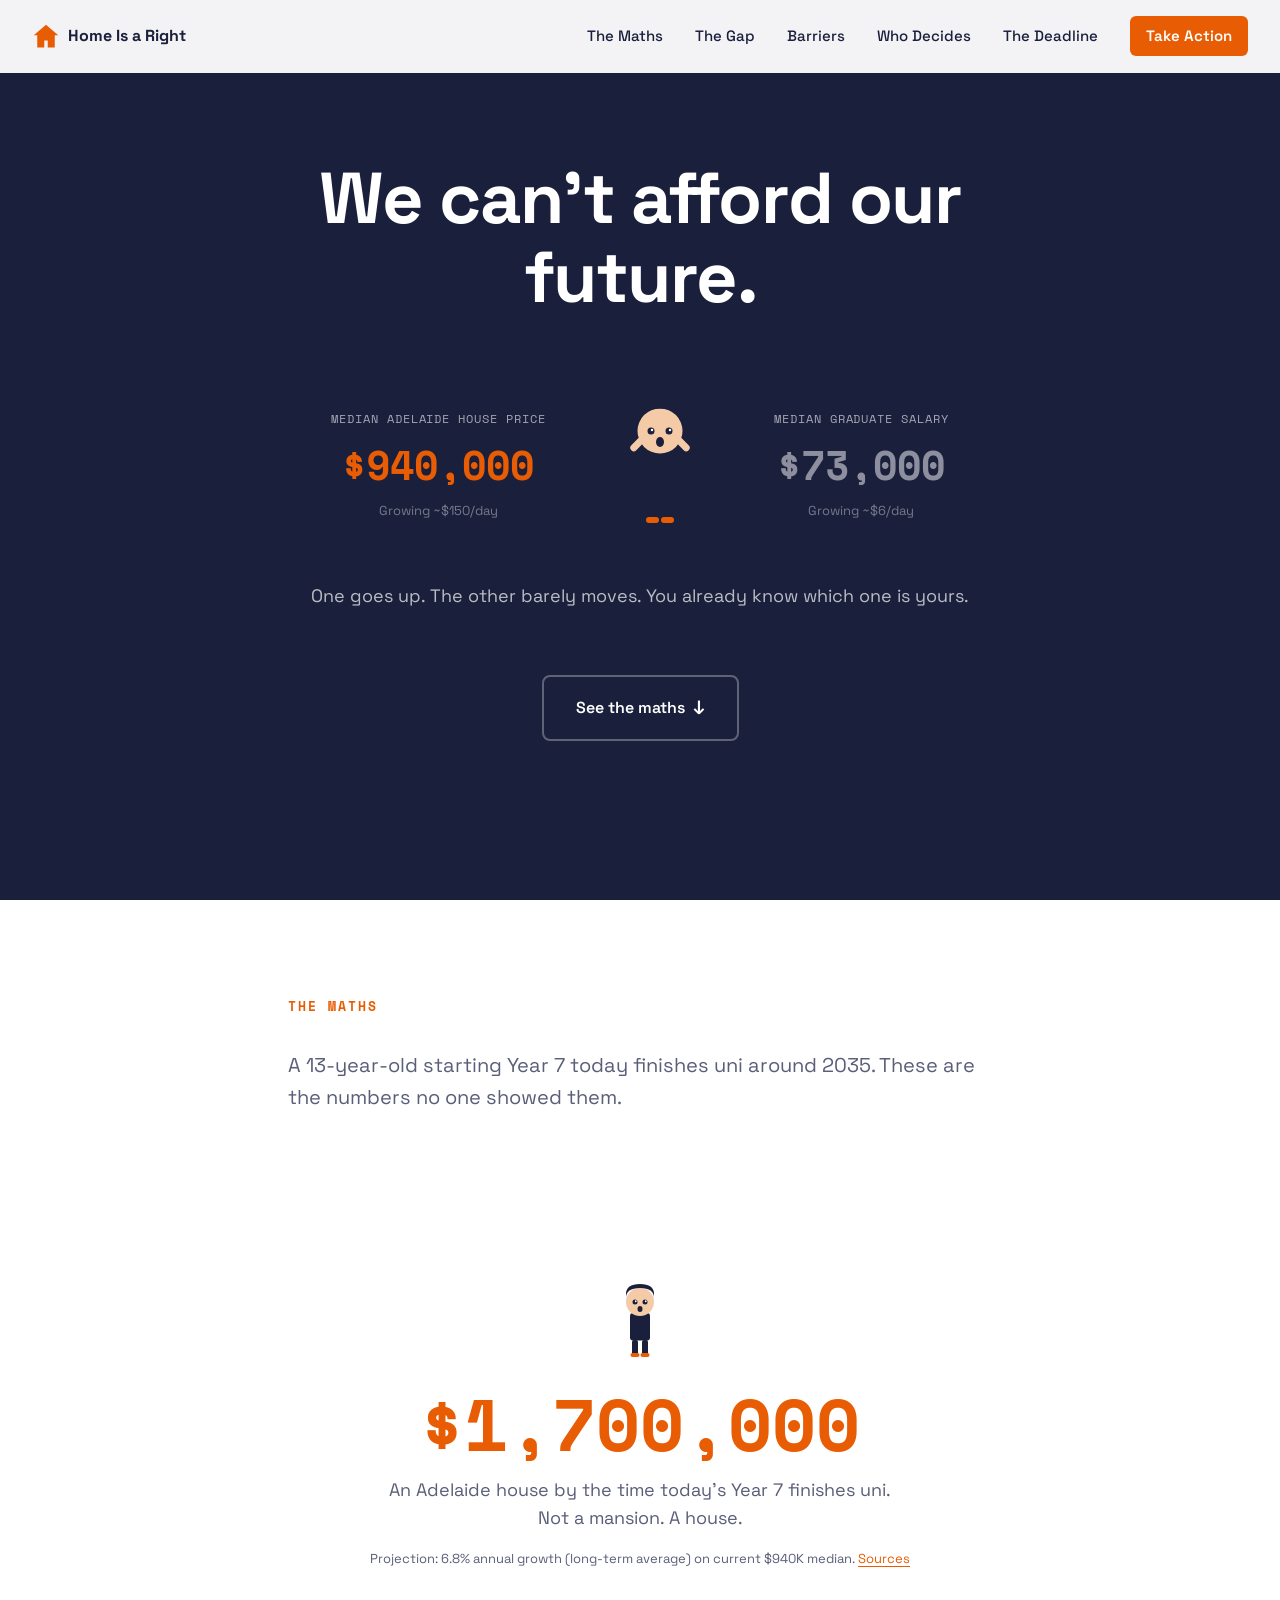
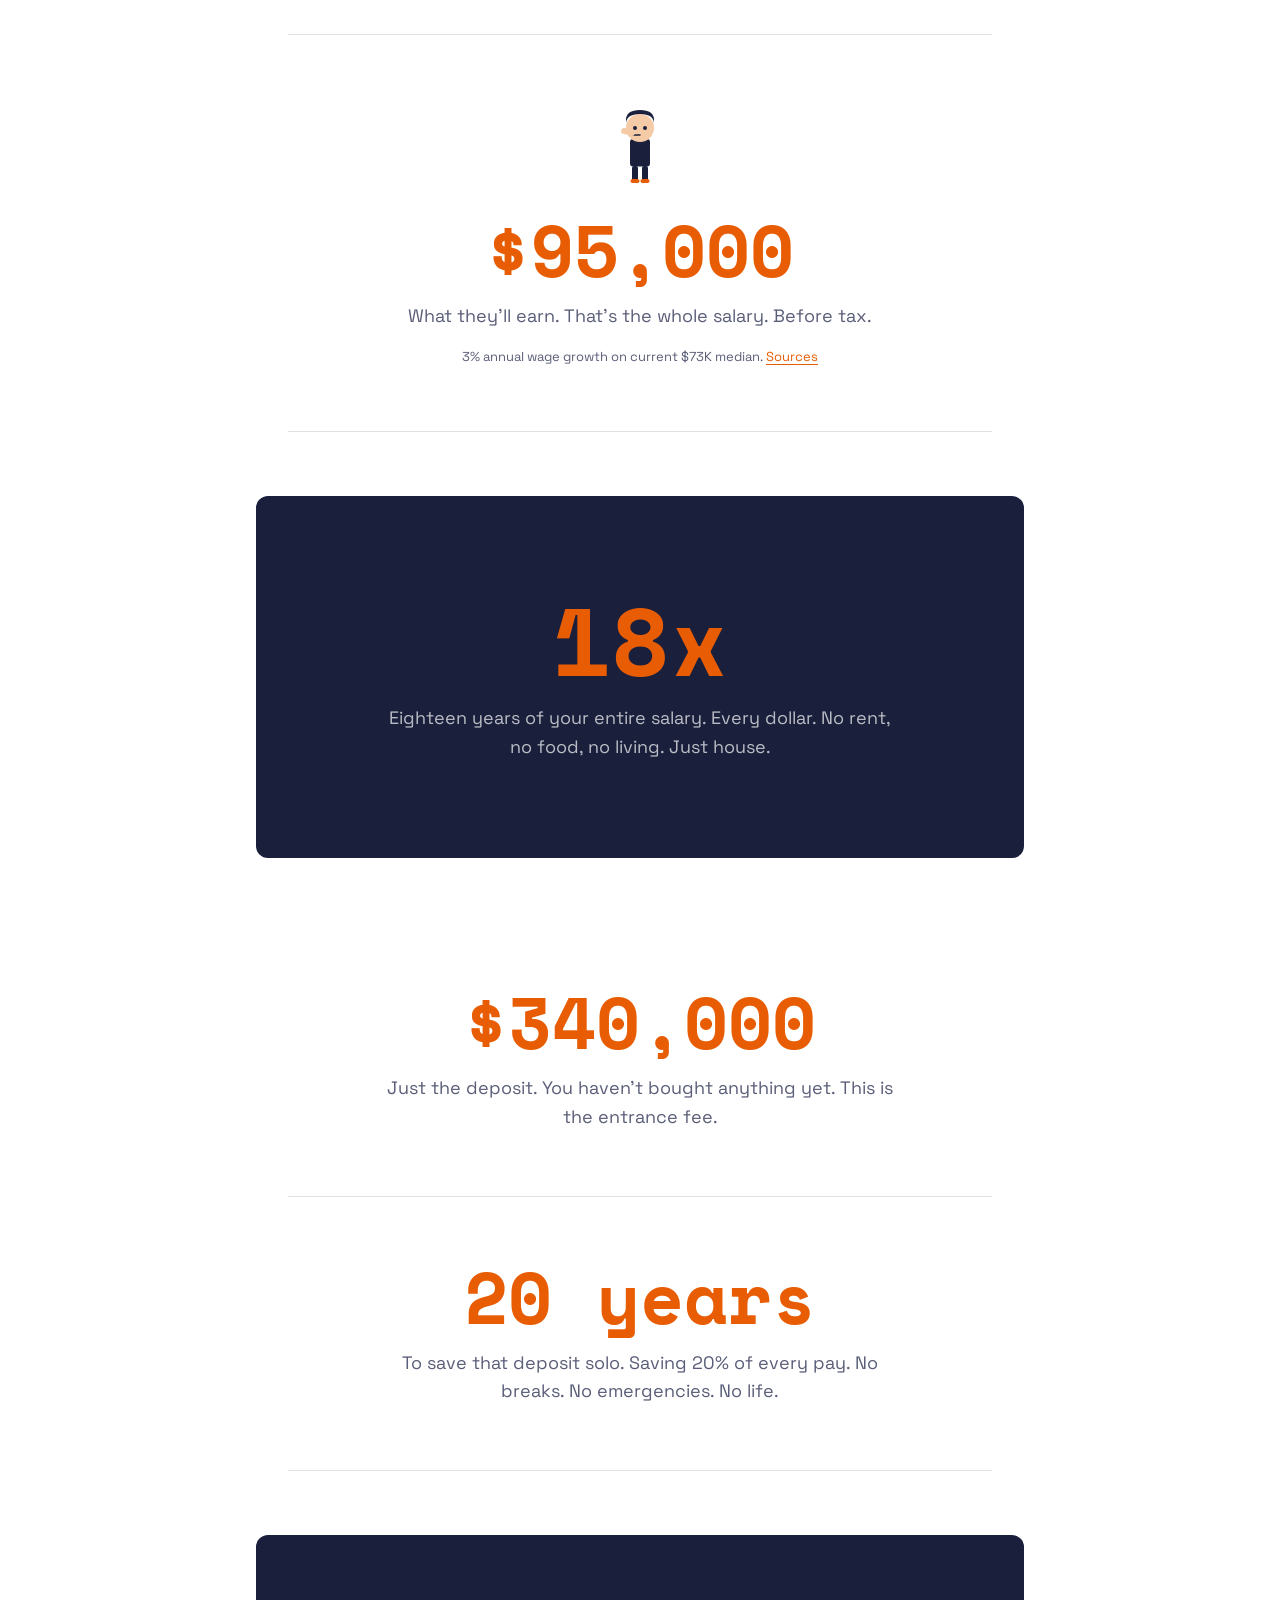
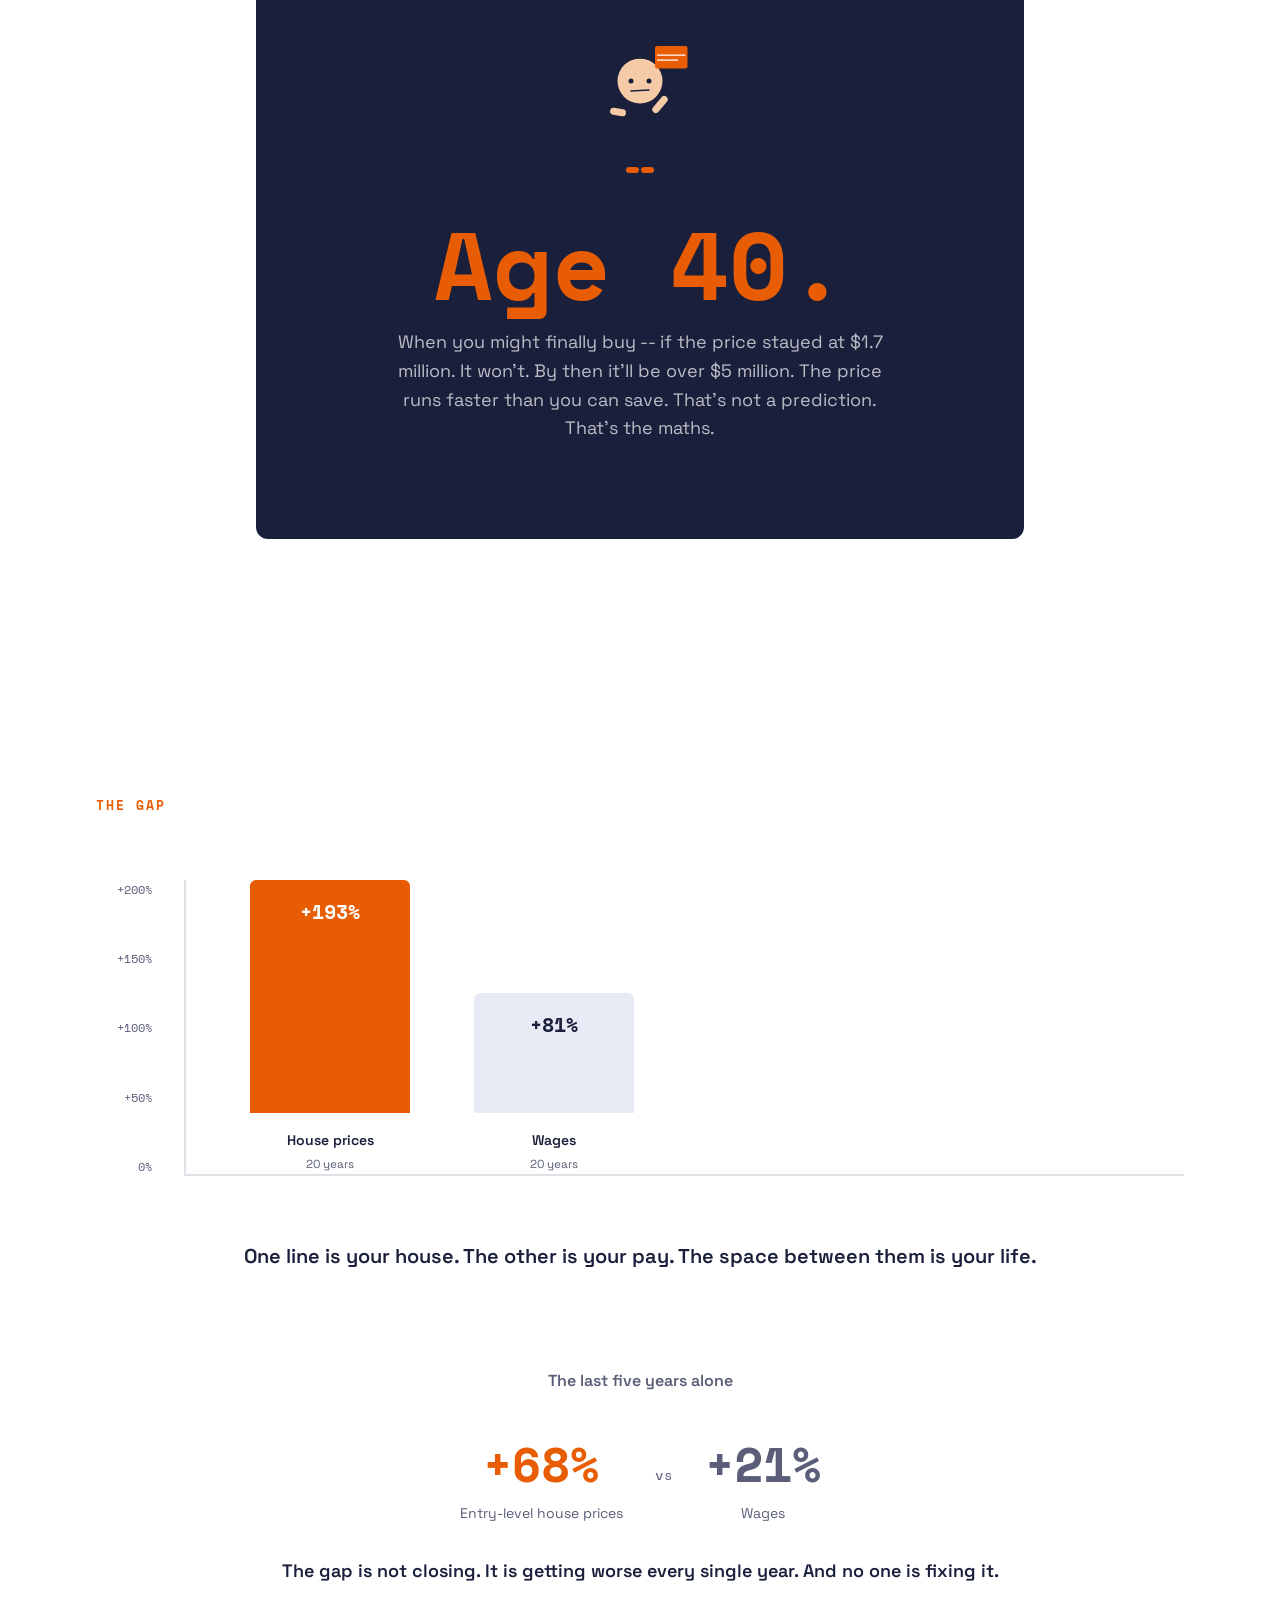
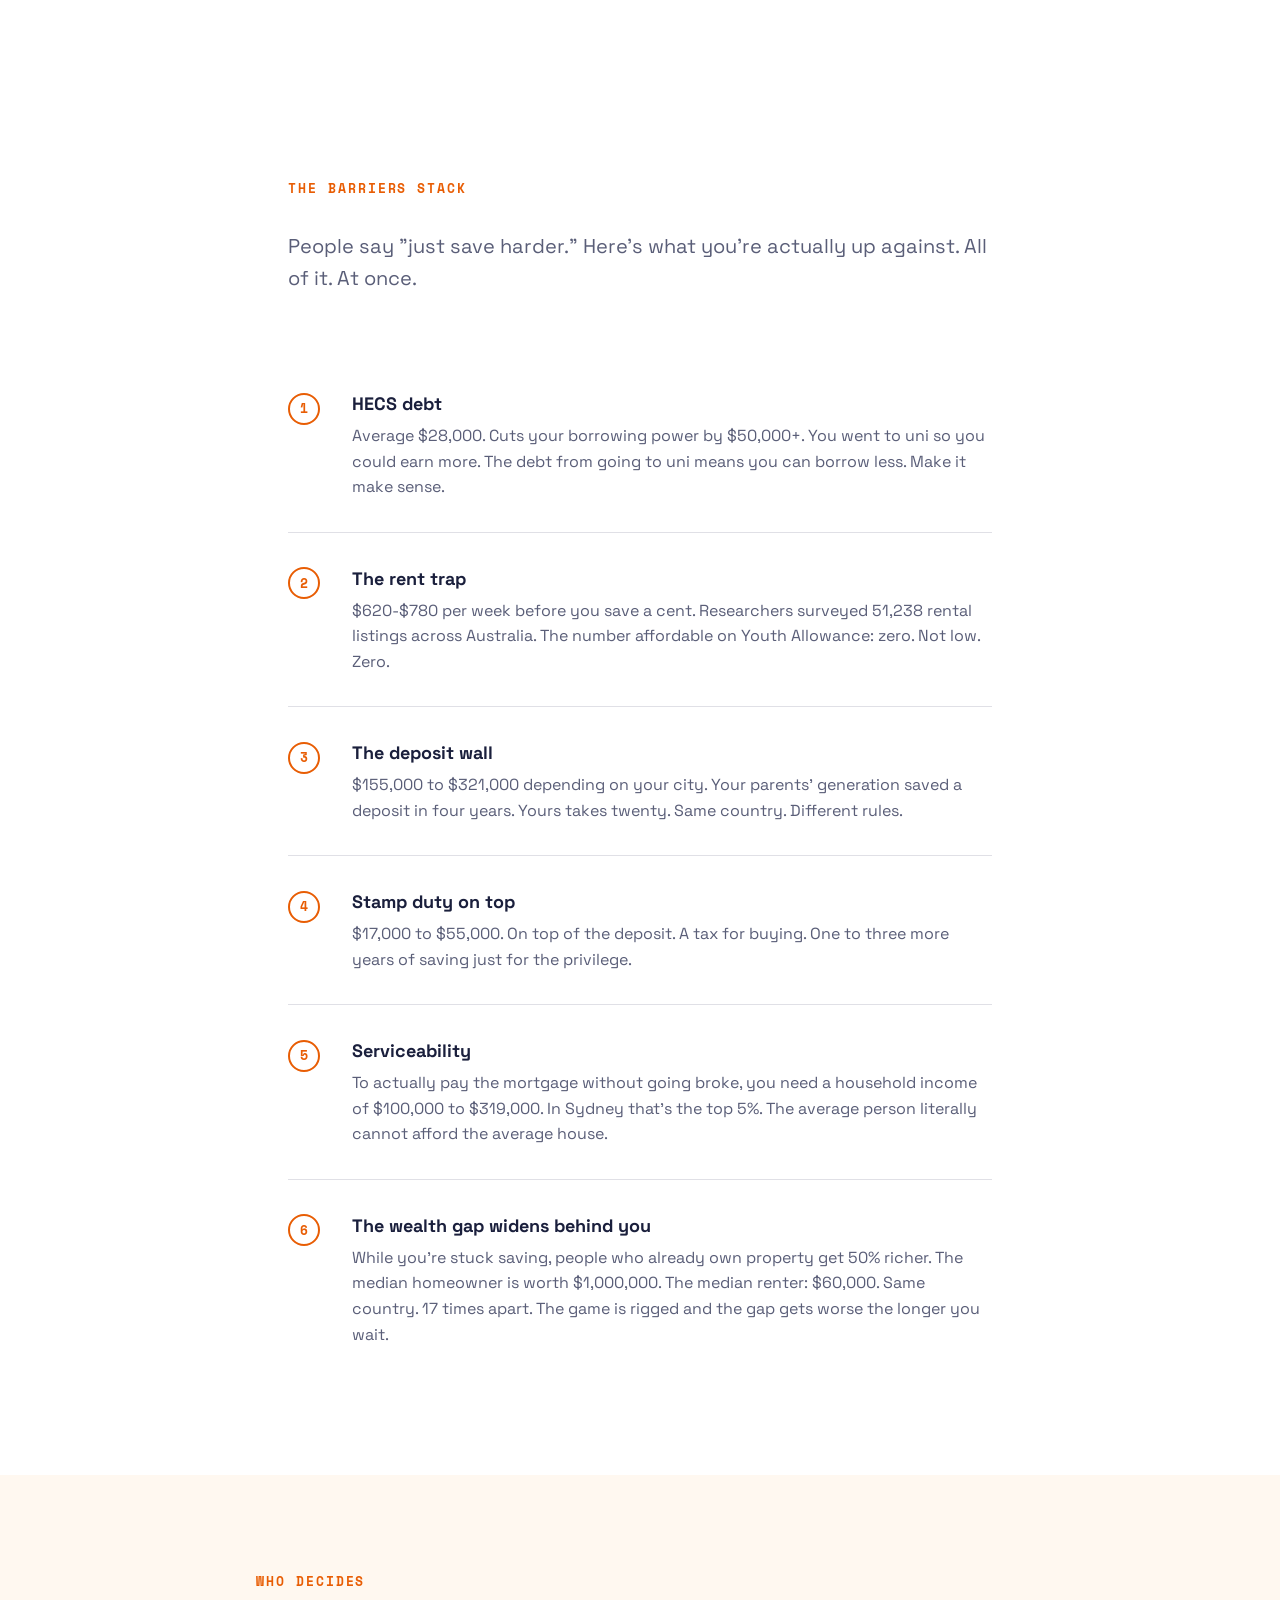
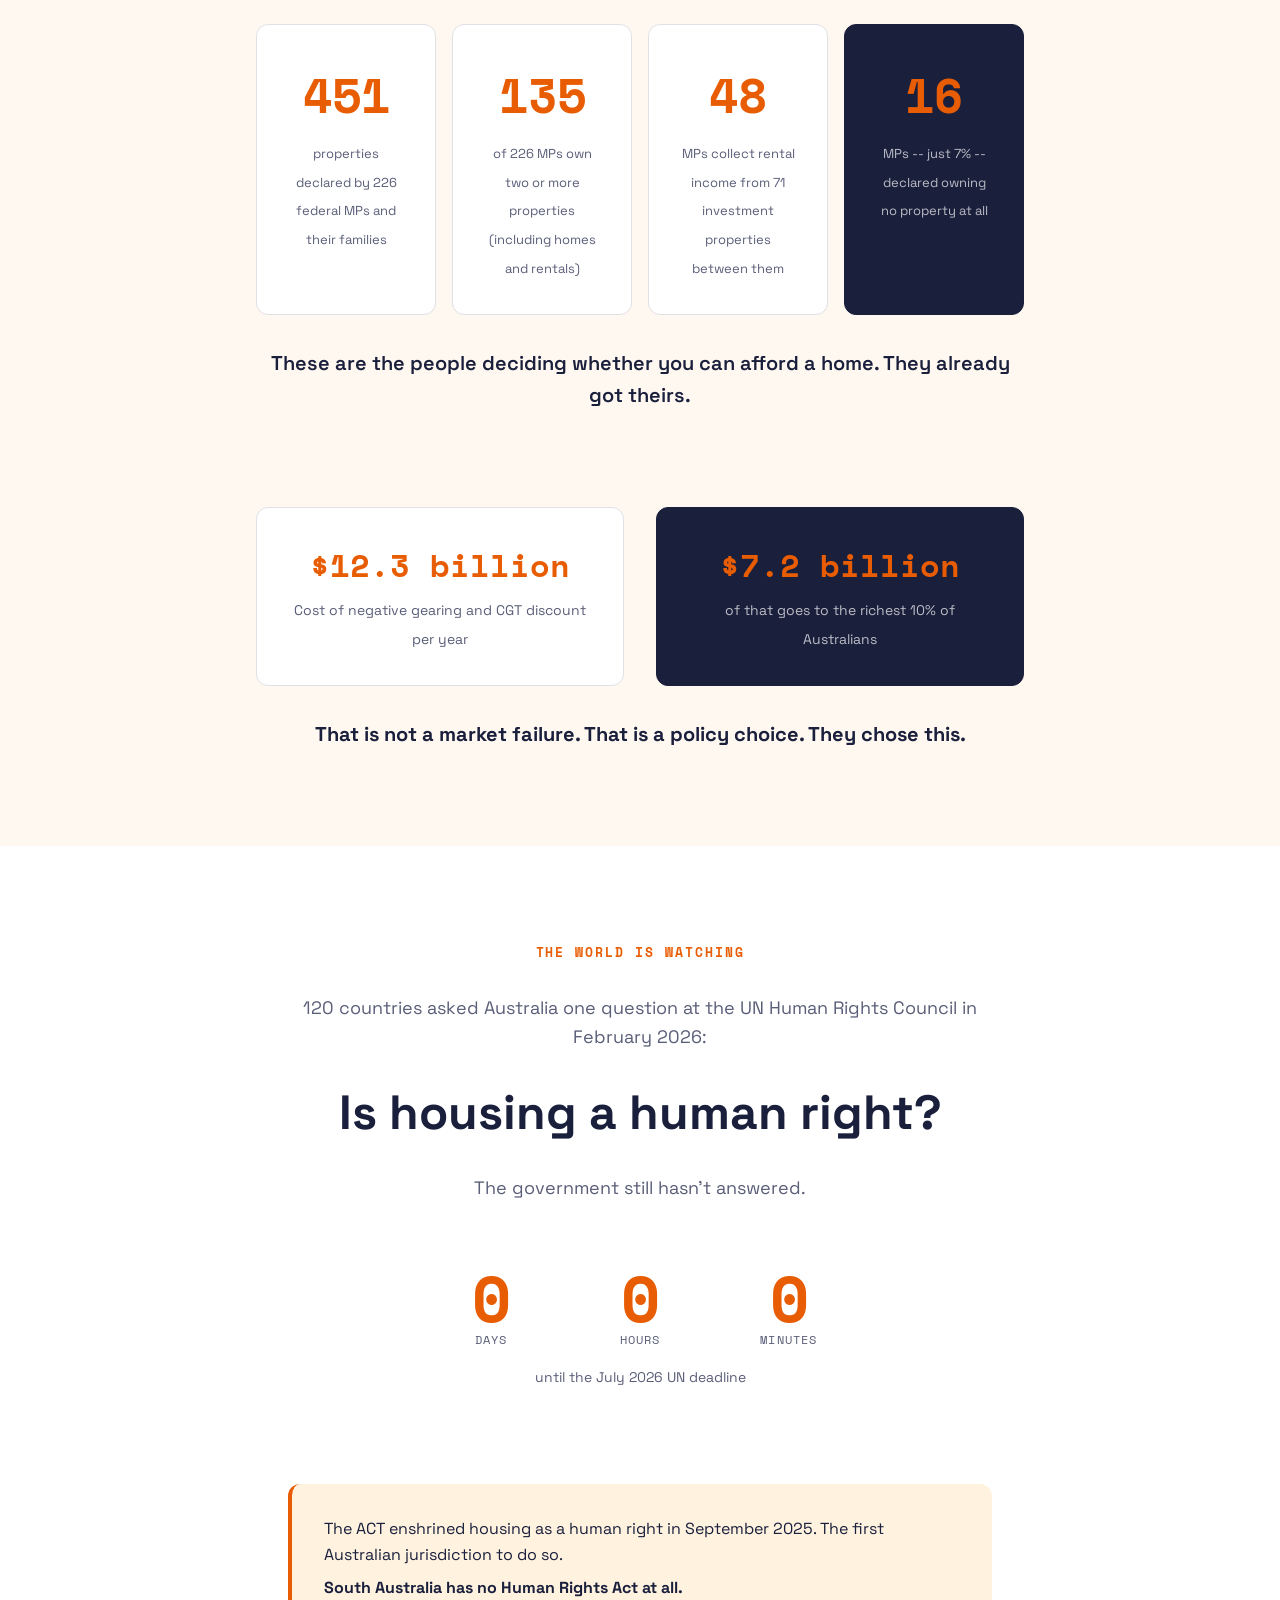
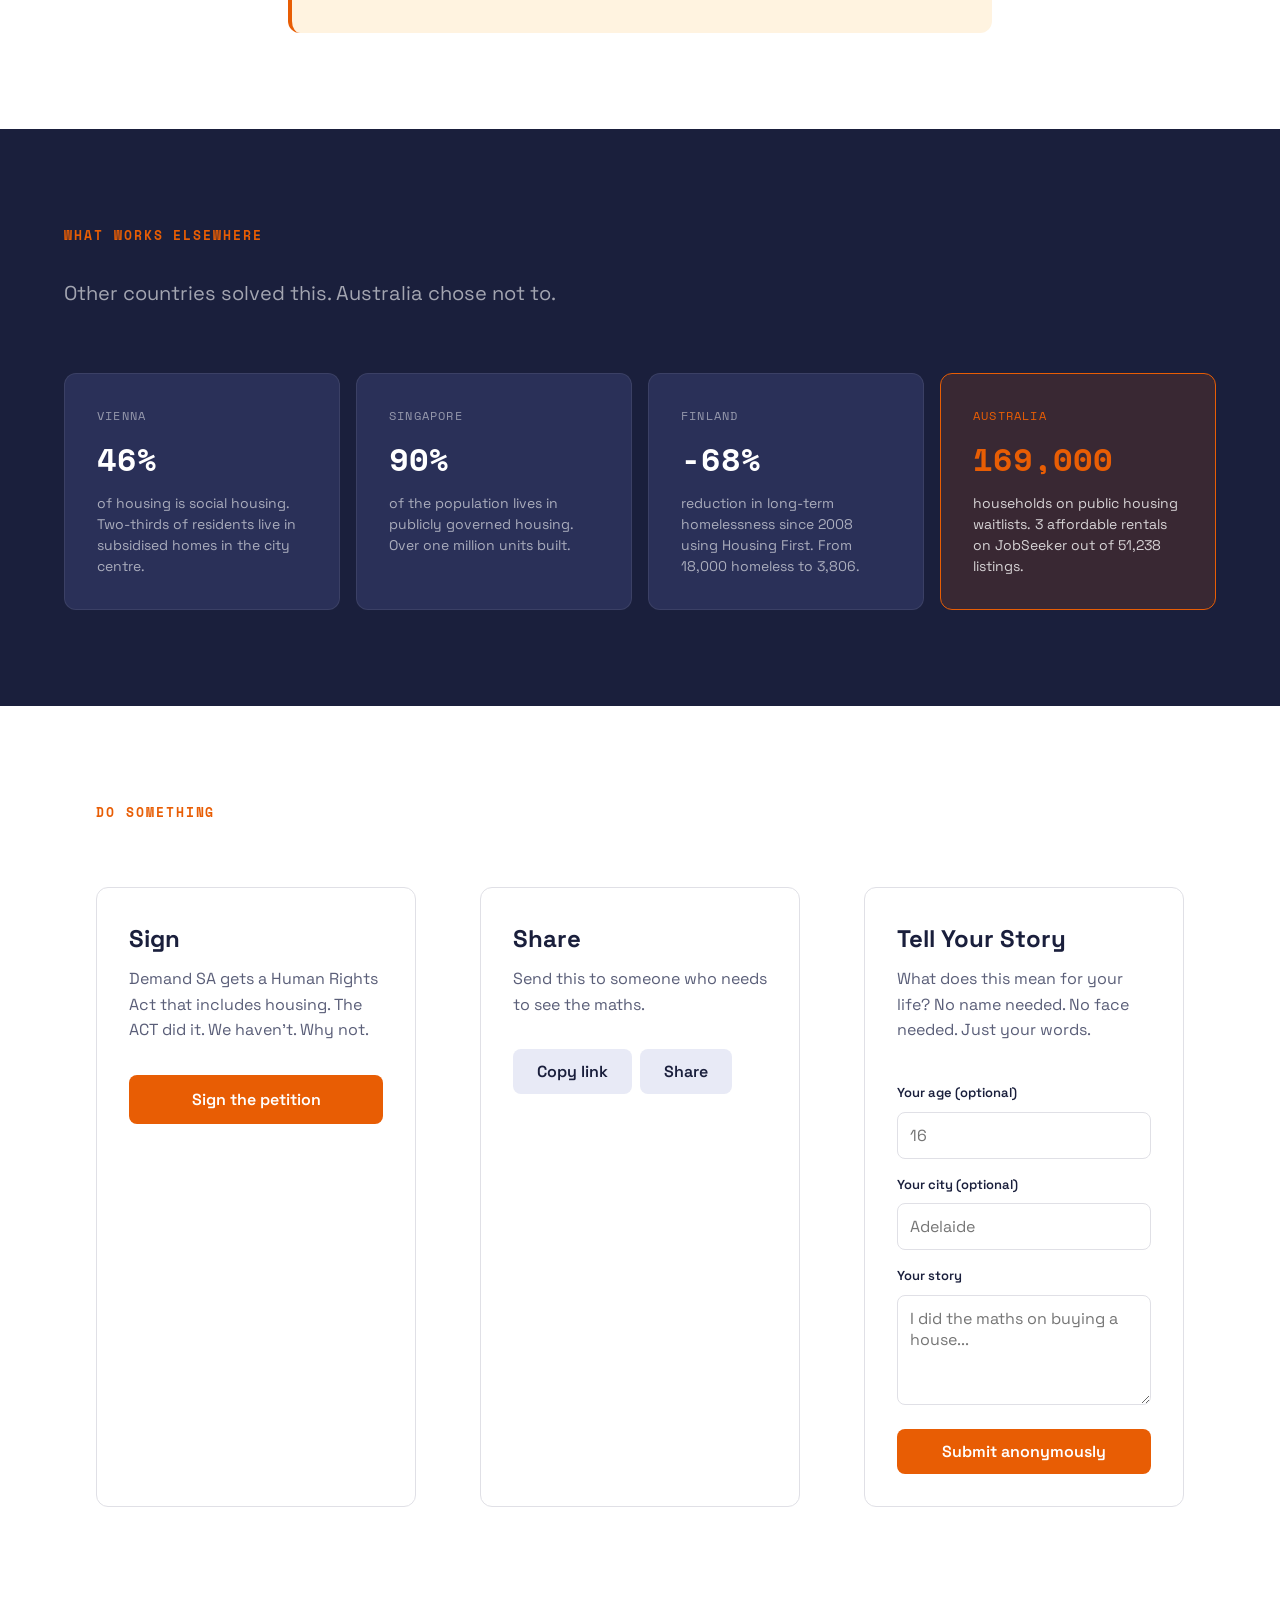
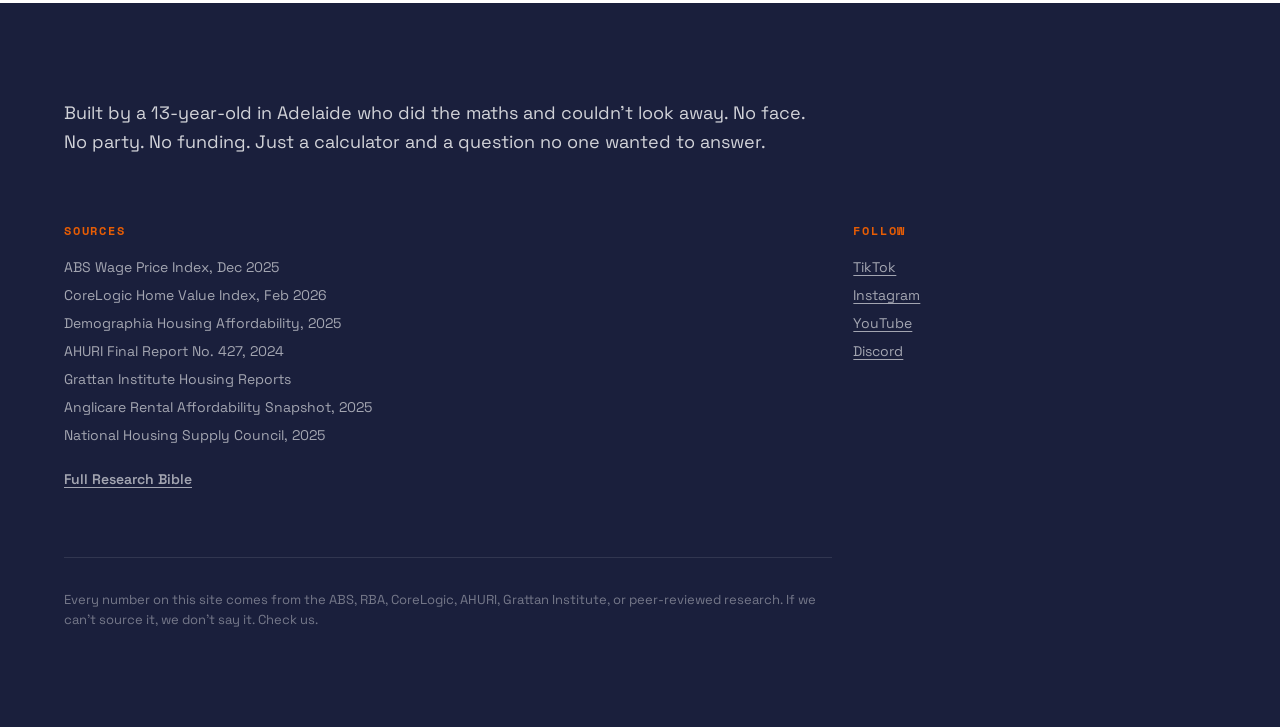
==== site/index.html @ 26abb347 "Launch Home Is a Right campaign site - Campaign website: full data-driven housing affordability site" ====
<!DOCTYPE html>
<html lang="en">
<head>
  <meta charset="UTF-8">
  <meta name="viewport" content="width=device-width, initial-scale=1.0">
  <title>Home Is a Right -- We can't afford our future.</title>
  <meta name="description" content="A 13-year-old did the maths. By the time they finish uni, an Adelaide house will cost $1.7 million. By the time they're 40, over $5 million. The maths is broken.">
  <meta property="og:title" content="Home Is a Right">
  <meta property="og:description" content="We can't afford our future. A data-driven campaign for housing as a human right in Australia.">
  <meta property="og:type" content="website">
  <meta name="twitter:card" content="summary_large_image">
  <link rel="preconnect" href="https://fonts.googleapis.com">
  <link rel="preconnect" href="https://fonts.gstatic.com" crossorigin>
  <link href="https://fonts.googleapis.com/css2?family=Space+Grotesk:wght@400;500;600;700&family=Space+Mono:wght@400;700&display=swap" rel="stylesheet">
  <link rel="stylesheet" href="css/style.css">
</head>
<body>

  <!-- ============ NAV ============ -->
  <nav class="nav" role="navigation" aria-label="Main navigation">
    <a href="#hero" class="nav__logo" aria-label="Home Is a Right - return to top">
      <svg class="nav__icon" viewBox="0 0 32 32" width="28" height="28" aria-hidden="true">
        <path d="M16 3L2 15h4v14h8v-8h4v8h8V15h4L16 3z" fill="currentColor"/>
      </svg>
      <span class="nav__wordmark">Home Is a Right</span>
    </a>
    <button class="nav__toggle" aria-label="Open menu" aria-expanded="false">
      <span></span><span></span><span></span>
    </button>
    <ul class="nav__links">
      <li><a href="#the-maths">The Maths</a></li>
      <li><a href="#the-gap">The Gap</a></li>
      <li><a href="#barriers">Barriers</a></li>
      <li><a href="#who-decides">Who Decides</a></li>
      <li><a href="#world-watching">The Deadline</a></li>
      <li><a href="#the-ask" class="nav__cta">Take Action</a></li>
    </ul>
  </nav>

  <!-- ============ HERO ============ -->
  <section id="hero" class="hero" aria-label="Campaign introduction">
    <div class="hero__content">
      <h1 class="hero__headline">We can't afford our future.</h1>
      <div class="hero__counters" aria-live="polite">
        <div class="hero__counter hero__counter--house">
          <span class="hero__counter-label">Median Adelaide house price</span>
          <span class="hero__counter-value" data-target="940000" data-prefix="$" data-speed="house">$940,000</span>
          <span class="hero__counter-rate">Growing ~$150/day</span>
        </div>

        <div class="hero__renter" aria-hidden="true">
          <!-- Renter Character: Shocked pose -->
          <svg viewBox="0 0 200 320" class="renter renter--shocked" role="img" aria-label="Renter character looking shocked at the numbers">
            <!-- Body -->
            <rect x="70" y="140" width="60" height="90" rx="8" fill="#1A1F3C"/>
            <!-- Head -->
            <circle cx="100" cy="100" r="45" fill="#F5CBA7"/>
            <!-- Hair -->
            <path d="M55 85 Q55 55 100 55 Q145 55 145 85 L145 75 Q145 45 100 45 Q55 45 55 75Z" fill="#1A1F3C"/>
            <!-- Eyes - wide open (shocked) -->
            <circle cx="82" cy="100" r="7" fill="#1A1F3C"/>
            <circle cx="118" cy="100" r="7" fill="#1A1F3C"/>
            <circle cx="84" cy="98" r="2.5" fill="white"/>
            <circle cx="120" cy="98" r="2.5" fill="white"/>
            <!-- Mouth - open O shape -->
            <ellipse cx="100" cy="122" rx="8" ry="10" fill="#1A1F3C"/>
            <!-- Arms - raised up in shock -->
            <rect x="38" y="120" width="32" height="14" rx="7" fill="#F5CBA7" transform="rotate(-45 54 127)"/>
            <rect x="130" y="120" width="32" height="14" rx="7" fill="#F5CBA7" transform="rotate(45 146 127)"/>
            <!-- Legs -->
            <rect x="76" y="228" width="18" height="50" rx="6" fill="#1A1F3C"/>
            <rect x="106" y="228" width="18" height="50" rx="6" fill="#1A1F3C"/>
            <!-- Shoes -->
            <rect x="72" y="272" width="26" height="12" rx="6" fill="#E85D04"/>
            <rect x="102" y="272" width="26" height="12" rx="6" fill="#E85D04"/>
          </svg>
        </div>

        <div class="hero__counter hero__counter--salary">
          <span class="hero__counter-label">Median graduate salary</span>
          <span class="hero__counter-value" data-target="73000" data-prefix="$" data-speed="salary">$73,000</span>
          <span class="hero__counter-rate">Growing ~$6/day</span>
        </div>
      </div>
      <p class="hero__gap-label" aria-live="polite">One goes up. The other barely moves. You already know which one is yours.</p>
      <a href="#the-maths" class="hero__cta">See the maths<span class="hero__arrow" aria-hidden="true"></span></a>
    </div>
  </section>

  <!-- ============ THE MATHS ============ -->
  <section id="the-maths" class="maths" aria-label="The mathematics of housing unaffordability">
    <div class="maths__intro">
      <h2 class="section-label">The Maths</h2>
      <p class="maths__setup">A 13-year-old starting Year 7 today finishes uni around 2035. These are the numbers no one showed them.</p>
    </div>

    <div class="stat-card" data-animate>
      <div class="stat-card__renter" aria-hidden="true">
        <!-- Renter: Shocked -->
        <svg viewBox="0 0 120 180" class="renter-small">
          <rect x="40" y="80" width="40" height="55" rx="6" fill="#1A1F3C"/>
          <circle cx="60" cy="58" r="28" fill="#F5CBA7"/>
          <path d="M32 50 Q32 30 60 30 Q88 30 88 50 L88 42 Q88 22 60 22 Q32 22 32 42Z" fill="#1A1F3C"/>
          <circle cx="50" cy="58" r="5" fill="#1A1F3C"/>
          <circle cx="70" cy="58" r="5" fill="#1A1F3C"/>
          <circle cx="51.5" cy="56.5" r="1.8" fill="white"/>
          <circle cx="71.5" cy="56.5" r="1.8" fill="white"/>
          <ellipse cx="60" cy="72" rx="5" ry="6" fill="#1A1F3C"/>
          <rect x="44" y="134" width="12" height="30" rx="4" fill="#1A1F3C"/>
          <rect x="64" y="134" width="12" height="30" rx="4" fill="#1A1F3C"/>
          <rect x="41" y="160" width="18" height="8" rx="4" fill="#E85D04"/>
          <rect x="61" y="160" width="18" height="8" rx="4" fill="#E85D04"/>
        </svg>
      </div>
      <div class="stat-card__number" data-count="1700000" data-prefix="$">$1,700,000</div>
      <p class="stat-card__label">An Adelaide house by the time today's Year 7 finishes uni. Not a mansion. A house.</p>
      <span class="stat-card__source">Projection: 6.8% annual growth (long-term average) on current $940K median. <a href="#sources">Sources</a></span>
    </div>

    <div class="stat-card" data-animate>
      <div class="stat-card__renter" aria-hidden="true">
        <!-- Renter: Thinking -->
        <svg viewBox="0 0 120 180" class="renter-small">
          <rect x="40" y="80" width="40" height="55" rx="6" fill="#1A1F3C"/>
          <circle cx="60" cy="58" r="28" fill="#F5CBA7"/>
          <path d="M32 50 Q32 30 60 30 Q88 30 88 50 L88 42 Q88 22 60 22 Q32 22 32 42Z" fill="#1A1F3C"/>
          <circle cx="50" cy="58" r="4" fill="#1A1F3C"/>
          <circle cx="70" cy="58" r="4" fill="#1A1F3C"/>
          <line x1="45" y1="72" x2="60" y2="72" stroke="#1A1F3C" stroke-width="3" stroke-linecap="round"/>
          <!-- Hand on chin -->
          <rect x="22" y="60" width="28" height="12" rx="6" fill="#F5CBA7" transform="rotate(15 36 66)"/>
          <rect x="44" y="134" width="12" height="30" rx="4" fill="#1A1F3C"/>
          <rect x="64" y="134" width="12" height="30" rx="4" fill="#1A1F3C"/>
          <rect x="41" y="160" width="18" height="8" rx="4" fill="#E85D04"/>
          <rect x="61" y="160" width="18" height="8" rx="4" fill="#E85D04"/>
        </svg>
      </div>
      <div class="stat-card__number" data-count="95000" data-prefix="$">$95,000</div>
      <p class="stat-card__label">What they'll earn. That's the whole salary. Before tax.</p>
      <span class="stat-card__source">3% annual wage growth on current $73K median. <a href="#sources">Sources</a></span>
    </div>

    <div class="stat-card stat-card--accent" data-animate>
      <div class="stat-card__number stat-card__number--large" data-count="18" data-suffix="x">18x</div>
      <p class="stat-card__label">Eighteen years of your entire salary. Every dollar. No rent, no food, no living. Just house.</p>
    </div>

    <div class="stat-card" data-animate>
      <div class="stat-card__number" data-count="340000" data-prefix="$">$340,000</div>
      <p class="stat-card__label">Just the deposit. You haven't bought anything yet. This is the entrance fee.</p>
    </div>

    <div class="stat-card" data-animate>
      <div class="stat-card__number" data-count="20" data-suffix=" years">20 years</div>
      <p class="stat-card__label">To save that deposit solo. Saving 20% of every pay. No breaks. No emergencies. No life.</p>
    </div>

    <div class="stat-card stat-card--accent" data-animate>
      <div class="stat-card__renter stat-card__renter--large" aria-hidden="true">
        <!-- Renter: Holding sign -->
        <svg viewBox="0 0 200 320" class="renter-medium">
          <rect x="70" y="140" width="60" height="90" rx="8" fill="#1A1F3C"/>
          <circle cx="100" cy="100" r="45" fill="#F5CBA7"/>
          <path d="M55 85 Q55 55 100 55 Q145 55 145 85 L145 75 Q145 45 100 45 Q55 45 55 75Z" fill="#1A1F3C"/>
          <circle cx="82" cy="100" r="5" fill="#1A1F3C"/>
          <circle cx="118" cy="100" r="5" fill="#1A1F3C"/>
          <line x1="82" y1="120" x2="118" y2="118" stroke="#1A1F3C" stroke-width="3" stroke-linecap="round"/>
          <!-- Sign -->
          <rect x="130" y="30" width="65" height="45" rx="4" fill="#E85D04"/>
          <line x1="135" y1="48" x2="190" y2="48" stroke="white" stroke-width="2.5" stroke-linecap="round"/>
          <line x1="135" y1="58" x2="175" y2="58" stroke="white" stroke-width="2.5" stroke-linecap="round"/>
          <!-- Arm holding sign -->
          <rect x="120" y="140" width="40" height="14" rx="7" fill="#F5CBA7" transform="rotate(-50 140 147)"/>
          <rect x="40" y="155" width="32" height="14" rx="7" fill="#F5CBA7" transform="rotate(10 56 162)"/>
          <rect x="76" y="228" width="18" height="50" rx="6" fill="#1A1F3C"/>
          <rect x="106" y="228" width="18" height="50" rx="6" fill="#1A1F3C"/>
          <rect x="72" y="272" width="26" height="12" rx="6" fill="#E85D04"/>
          <rect x="102" y="272" width="26" height="12" rx="6" fill="#E85D04"/>
        </svg>
      </div>
      <div class="stat-card__number stat-card__number--large">Age 40.</div>
      <p class="stat-card__label">When you might finally buy -- if the price stayed at $1.7 million. It won't. By then it'll be over $5 million. The price runs faster than you can save. That's not a prediction. That's the maths.</p>
    </div>
  </section>

  <!-- ============ THE GAP ============ -->
  <section id="the-gap" class="gap" aria-label="The growing gap between house prices and wages">
    <h2 class="section-label">The Gap</h2>
    <div class="gap__chart-container" data-animate>
      <div class="gap__chart" aria-label="Chart showing house price growth of 193% versus wage growth of 81% over 20 years">
        <div class="gap__y-axis">
          <span>+200%</span>
          <span>+150%</span>
          <span>+100%</span>
          <span>+50%</span>
          <span>0%</span>
        </div>
        <div class="gap__bars">
          <div class="gap__bar-group">
            <div class="gap__bar gap__bar--house" data-height="96.5">
              <span class="gap__bar-value">+193%</span>
            </div>
            <span class="gap__bar-label">House prices<br><small>20 years</small></span>
          </div>
          <div class="gap__bar-group">
            <div class="gap__bar gap__bar--wage" data-height="40.8">
              <span class="gap__bar-value">+81%</span>
            </div>
            <span class="gap__bar-label">Wages<br><small>20 years</small></span>
          </div>
        </div>
      </div>
      <p class="gap__annotation">One line is your house. The other is your pay. The space between them is your life.</p>
    </div>

    <div class="gap__recent" data-animate>
      <h3 class="gap__subhead">The last five years alone</h3>
      <div class="gap__comparison">
        <div class="gap__item">
          <span class="gap__item-number">+68%</span>
          <span class="gap__item-label">Entry-level house prices</span>
        </div>
        <div class="gap__vs" aria-hidden="true">vs</div>
        <div class="gap__item">
          <span class="gap__item-number gap__item-number--dim">+21%</span>
          <span class="gap__item-label">Wages</span>
        </div>
      </div>
      <p class="gap__footnote">The gap is not closing. It is getting worse every single year. And no one is fixing it.</p>
    </div>
  </section>

  <!-- ============ BARRIERS ============ -->
  <section id="barriers" class="barriers" aria-label="The compound barriers to homeownership">
    <h2 class="section-label">The Barriers Stack</h2>
    <p class="barriers__intro">People say "just save harder." Here's what you're actually up against. All of it. At once.</p>

    <div class="barriers__stack" data-animate>
      <div class="barrier" data-delay="0">
        <span class="barrier__number">1</span>
        <div class="barrier__content">
          <strong class="barrier__title">HECS debt</strong>
          <p class="barrier__detail">Average $28,000. Cuts your borrowing power by $50,000+. You went to uni so you could earn more. The debt from going to uni means you can borrow less. Make it make sense.</p>
        </div>
      </div>

      <div class="barrier" data-delay="1">
        <span class="barrier__number">2</span>
        <div class="barrier__content">
          <strong class="barrier__title">The rent trap</strong>
          <p class="barrier__detail">$620-$780 per week before you save a cent. Researchers surveyed 51,238 rental listings across Australia. The number affordable on Youth Allowance: zero. Not low. Zero.</p>
        </div>
      </div>

      <div class="barrier" data-delay="2">
        <span class="barrier__number">3</span>
        <div class="barrier__content">
          <strong class="barrier__title">The deposit wall</strong>
          <p class="barrier__detail">$155,000 to $321,000 depending on your city. Your parents' generation saved a deposit in four years. Yours takes twenty. Same country. Different rules.</p>
        </div>
      </div>

      <div class="barrier" data-delay="3">
        <span class="barrier__number">4</span>
        <div class="barrier__content">
          <strong class="barrier__title">Stamp duty on top</strong>
          <p class="barrier__detail">$17,000 to $55,000. On top of the deposit. A tax for buying. One to three more years of saving just for the privilege.</p>
        </div>
      </div>

      <div class="barrier" data-delay="4">
        <span class="barrier__number">5</span>
        <div class="barrier__content">
          <strong class="barrier__title">Serviceability</strong>
          <p class="barrier__detail">To actually pay the mortgage without going broke, you need a household income of $100,000 to $319,000. In Sydney that's the top 5%. The average person literally cannot afford the average house.</p>
        </div>
      </div>

      <div class="barrier" data-delay="5">
        <span class="barrier__number">6</span>
        <div class="barrier__content">
          <strong class="barrier__title">The wealth gap widens behind you</strong>
          <p class="barrier__detail">While you're stuck saving, people who already own property get 50% richer. The median homeowner is worth $1,000,000. The median renter: $60,000. Same country. 17 times apart. The game is rigged and the gap gets worse the longer you wait.</p>
        </div>
      </div>
    </div>
  </section>

  <!-- ============ WHO DECIDES ============ -->
  <section id="who-decides" class="decides" aria-label="Who makes housing policy">
    <h2 class="section-label">Who Decides</h2>

    <div class="decides__grid" data-animate>
      <div class="decides__stat">
        <span class="decides__number">451</span>
        <span class="decides__label">properties declared by 226 federal MPs and their families</span>
      </div>
      <div class="decides__stat">
        <span class="decides__number">135</span>
        <span class="decides__label">of 226 MPs own two or more properties (including homes and rentals)</span>
      </div>
      <div class="decides__stat">
        <span class="decides__number">48</span>
        <span class="decides__label">MPs collect rental income from 71 investment properties between them</span>
      </div>
      <div class="decides__stat decides__stat--contrast">
        <span class="decides__number">16</span>
        <span class="decides__label">MPs -- just 7% -- declared owning no property at all</span>
      </div>
    </div>

    <p class="decides__caption">These are the people deciding whether you can afford a home. They already got theirs.</p>

    <div class="decides__policy" data-animate>
      <div class="decides__policy-stat">
        <span class="decides__policy-number">$12.3 billion</span>
        <span class="decides__policy-label">Cost of negative gearing and CGT discount per year</span>
      </div>
      <div class="decides__policy-stat decides__policy-stat--highlight">
        <span class="decides__policy-number">$7.2 billion</span>
        <span class="decides__policy-label">of that goes to the richest 10% of Australians</span>
      </div>
    </div>

    <p class="decides__verdict">That is not a market failure. That is a policy choice. They chose this.</p>
  </section>

  <!-- ============ THE WORLD IS WATCHING ============ -->
  <section id="world-watching" class="watching" aria-label="International pressure and the UN deadline">
    <h2 class="section-label">The World Is Watching</h2>

    <div class="watching__countdown" data-animate>
      <p class="watching__context">120 countries asked Australia one question at the UN Human Rights Council in February 2026:</p>
      <blockquote class="watching__question">Is housing a human right?</blockquote>
      <p class="watching__status">The government still hasn't answered.</p>

      <div class="watching__timer" aria-label="Countdown to July 2026 UN deadline">
        <div class="watching__timer-unit">
          <span class="watching__timer-number" id="countdown-days">--</span>
          <span class="watching__timer-label">days</span>
        </div>
        <div class="watching__timer-unit">
          <span class="watching__timer-number" id="countdown-hours">--</span>
          <span class="watching__timer-label">hours</span>
        </div>
        <div class="watching__timer-unit">
          <span class="watching__timer-number" id="countdown-minutes">--</span>
          <span class="watching__timer-label">minutes</span>
        </div>
      </div>
      <p class="watching__deadline-label">until the July 2026 UN deadline</p>
    </div>

    <div class="watching__context-block" data-animate>
      <p>The ACT enshrined housing as a human right in September 2025. The first Australian jurisdiction to do so.</p>
      <p><strong>South Australia has no Human Rights Act at all.</strong></p>
    </div>
  </section>

  <!-- ============ WHAT WORKS ============ -->
  <section id="what-works" class="works" aria-label="International models that work">
    <h2 class="section-label">What Works Elsewhere</h2>
    <p class="works__intro">Other countries solved this. Australia chose not to.</p>

    <div class="works__grid" data-animate>
      <div class="works__card">
        <span class="works__country">Vienna</span>
        <span class="works__stat">46%</span>
        <p class="works__detail">of housing is social housing. Two-thirds of residents live in subsidised homes in the city centre.</p>
      </div>
      <div class="works__card">
        <span class="works__country">Singapore</span>
        <span class="works__stat">90%</span>
        <p class="works__detail">of the population lives in publicly governed housing. Over one million units built.</p>
      </div>
      <div class="works__card">
        <span class="works__country">Finland</span>
        <span class="works__stat">-68%</span>
        <p class="works__detail">reduction in long-term homelessness since 2008 using Housing First. From 18,000 homeless to 3,806.</p>
      </div>
      <div class="works__card works__card--contrast">
        <span class="works__country">Australia</span>
        <span class="works__stat">169,000</span>
        <p class="works__detail">households on public housing waitlists. 3 affordable rentals on JobSeeker out of 51,238 listings.</p>
      </div>
    </div>
  </section>

  <!-- ============ THE ASK ============ -->
  <section id="the-ask" class="ask" aria-label="Take action">
    <h2 class="section-label">Do Something</h2>

    <div class="ask__paths">
      <div class="ask__path" data-animate>
        <h3 class="ask__path-title">Sign</h3>
        <p class="ask__path-desc">Demand SA gets a Human Rights Act that includes housing. The ACT did it. We haven't. Why not.</p>
        <a href="https://c.org/hBjfHWZYxf" target="_blank" rel="noopener" class="ask__button ask__button--primary">Sign the petition</a>
      </div>

      <div class="ask__path" data-animate>
        <h3 class="ask__path-title">Share</h3>
        <p class="ask__path-desc">Send this to someone who needs to see the maths.</p>
        <div class="ask__share-buttons">
          <button class="ask__button ask__button--share" data-share="copy">Copy link</button>
          <button class="ask__button ask__button--share" data-share="twitter">Share</button>
        </div>
      </div>

      <div class="ask__path" data-animate>
        <h3 class="ask__path-title">Tell Your Story</h3>
        <p class="ask__path-desc">What does this mean for your life? No name needed. No face needed. Just your words.</p>
        <form class="ask__form" id="story-form">
          <label for="story-age" class="ask__form-label">Your age (optional)</label>
          <input type="number" id="story-age" class="ask__input" min="13" max="99" placeholder="16">
          <label for="story-city" class="ask__form-label">Your city (optional)</label>
          <input type="text" id="story-city" class="ask__input" placeholder="Adelaide">
          <label for="story-text" class="ask__form-label">Your story</label>
          <textarea id="story-text" class="ask__textarea" rows="4" placeholder="I did the maths on buying a house..." required></textarea>
          <button type="submit" class="ask__button ask__button--primary">Submit anonymously</button>
        </form>
      </div>
    </div>
  </section>

  <!-- ============ FOOTER ============ -->
  <footer class="footer" id="sources">
    <div class="footer__content">
      <p class="footer__origin">Built by a 13-year-old in Adelaide who did the maths and couldn't look away. No face. No party. No funding. Just a calculator and a question no one wanted to answer.</p>

      <div class="footer__links">
        <div class="footer__col">
          <h4 class="footer__heading">Sources</h4>
          <ul>
            <li>ABS Wage Price Index, Dec 2025</li>
            <li>CoreLogic Home Value Index, Feb 2026</li>
            <li>Demographia Housing Affordability, 2025</li>
            <li>AHURI Final Report No. 427, 2024</li>
            <li>Grattan Institute Housing Reports</li>
            <li>Anglicare Rental Affordability Snapshot, 2025</li>
            <li>National Housing Supply Council, 2025</li>
          </ul>
          <a href="RESEARCH-BIBLE.md" class="footer__download">Full Research Bible</a>
        </div>
        <div class="footer__col">
          <h4 class="footer__heading">Follow</h4>
          <ul>
            <li><a href="#" rel="noopener">TikTok</a></li>
            <li><a href="#" rel="noopener">Instagram</a></li>
            <li><a href="#" rel="noopener">YouTube</a></li>
            <li><a href="#" rel="noopener">Discord</a></li>
          </ul>
        </div>
      </div>

      <p class="footer__legal">Every number on this site comes from the ABS, RBA, CoreLogic, AHURI, Grattan Institute, or peer-reviewed research. If we can't source it, we don't say it. Check us.</p>
    </div>
  </footer>

  <script src="js/main.js"></script>
</body>
</html>
---- site/css/style.css ----
/* ============================================
   HOME IS A RIGHT
   Design System & Styles
   ============================================ */

:root {
  --orange: #E85D04;
  --orange-dark: #C44D03;
  --navy: #1A1F3C;
  --navy-light: #2A3058;
  --cream: #FFF8F0;
  --light-orange: #FFF3E0;
  --light-navy: #E8EAF6;
  --white: #FFFFFF;
  --text: #1A1F3C;
  --text-muted: #5A5E78;
  --border: #E0E0E6;

  --font-main: 'Space Grotesk', system-ui, -apple-system, sans-serif;
  --font-mono: 'Space Mono', 'Courier New', monospace;

  --space-xs: 0.5rem;
  --space-sm: 1rem;
  --space-md: 2rem;
  --space-lg: 4rem;
  --space-xl: 6rem;
  --space-2xl: 10rem;

  --max-width: 72rem;
  --max-narrow: 48rem;
}

/* ============ RESET ============ */

*, *::before, *::after {
  box-sizing: border-box;
  margin: 0;
  padding: 0;
}

html {
  scroll-behavior: smooth;
  -webkit-text-size-adjust: 100%;
}

body {
  font-family: var(--font-main);
  font-size: 1.125rem;
  line-height: 1.6;
  color: var(--text);
  background: var(--white);
  -webkit-font-smoothing: antialiased;
  -moz-osx-font-smoothing: grayscale;
}

a {
  color: var(--orange);
  text-decoration-thickness: 1px;
  text-underline-offset: 3px;
}

a:hover {
  color: var(--orange-dark);
}

a:focus-visible,
button:focus-visible,
input:focus-visible,
textarea:focus-visible {
  outline: 3px solid var(--orange);
  outline-offset: 2px;
}

ul { list-style: none; }

img, svg { max-width: 100%; height: auto; }

/* ============ SECTION LABEL ============ */

.section-label {
  font-family: var(--font-mono);
  font-size: 0.8125rem;
  font-weight: 700;
  letter-spacing: 0.15em;
  text-transform: uppercase;
  color: var(--orange);
  margin-bottom: var(--space-md);
}

/* ============ ANIMATION BASE ============ */

[data-animate] {
  opacity: 0;
  transform: translateY(2rem);
  transition: opacity 0.7s ease, transform 0.7s ease;
}

[data-animate].is-visible {
  opacity: 1;
  transform: translateY(0);
}

/* ============ NAV ============ */

.nav {
  position: fixed;
  top: 0;
  left: 0;
  right: 0;
  z-index: 100;
  display: flex;
  align-items: center;
  justify-content: space-between;
  padding: var(--space-sm) var(--space-md);
  background: rgba(255, 255, 255, 0.95);
  backdrop-filter: blur(12px);
  -webkit-backdrop-filter: blur(12px);
  border-bottom: 1px solid transparent;
  transition: border-color 0.3s ease;
}

.nav.is-scrolled {
  border-bottom-color: var(--border);
}

.nav__logo {
  display: flex;
  align-items: center;
  gap: var(--space-xs);
  text-decoration: none;
  color: var(--navy);
  font-weight: 700;
  font-size: 1rem;
}

.nav__icon {
  color: var(--orange);
}

.nav__wordmark {
  display: none;
}

@media (min-width: 640px) {
  .nav__wordmark { display: inline; }
}

.nav__toggle {
  display: flex;
  flex-direction: column;
  gap: 5px;
  background: none;
  border: none;
  cursor: pointer;
  padding: 8px;
}

.nav__toggle span {
  display: block;
  width: 22px;
  height: 2px;
  background: var(--navy);
  transition: transform 0.3s ease, opacity 0.3s ease;
}

.nav__toggle[aria-expanded="true"] span:nth-child(1) {
  transform: translateY(7px) rotate(45deg);
}
.nav__toggle[aria-expanded="true"] span:nth-child(2) {
  opacity: 0;
}
.nav__toggle[aria-expanded="true"] span:nth-child(3) {
  transform: translateY(-7px) rotate(-45deg);
}

.nav__links {
  display: none;
  position: absolute;
  top: 100%;
  left: 0;
  right: 0;
  background: var(--white);
  padding: var(--space-sm) var(--space-md);
  border-bottom: 1px solid var(--border);
  flex-direction: column;
  gap: var(--space-xs);
}

.nav__links.is-open {
  display: flex;
}

.nav__links a {
  display: block;
  padding: var(--space-xs) 0;
  color: var(--navy);
  text-decoration: none;
  font-size: 0.9375rem;
  font-weight: 500;
}

.nav__links a:hover {
  color: var(--orange);
}

.nav__cta {
  background: var(--orange);
  color: var(--white) !important;
  padding: var(--space-xs) var(--space-sm) !important;
  border-radius: 6px;
  text-align: center;
  font-weight: 600 !important;
}

.nav__cta:hover {
  background: var(--orange-dark);
  color: var(--white) !important;
}

@media (min-width: 768px) {
  .nav__toggle { display: none; }

  .nav__links {
    display: flex;
    position: static;
    flex-direction: row;
    align-items: center;
    gap: var(--space-md);
    padding: 0;
    background: none;
    border: none;
  }
}

/* ============ HERO ============ */

.hero {
  min-height: 100vh;
  min-height: 100dvh;
  display: flex;
  align-items: center;
  justify-content: center;
  padding: var(--space-xl) var(--space-md);
  background: var(--navy);
  color: var(--white);
  text-align: center;
}

.hero__content {
  max-width: var(--max-narrow);
}

.hero__headline {
  font-size: clamp(2.25rem, 6vw, 4.5rem);
  font-weight: 700;
  line-height: 1.1;
  letter-spacing: -0.02em;
  margin-bottom: var(--space-lg);
}

.hero__counters {
  display: flex;
  flex-direction: column;
  align-items: center;
  gap: var(--space-md);
  margin-bottom: var(--space-md);
}

@media (min-width: 640px) {
  .hero__counters {
    flex-direction: row;
    justify-content: center;
    gap: var(--space-lg);
  }
}

.hero__counter {
  display: flex;
  flex-direction: column;
  gap: 0.25rem;
}

.hero__counter-label {
  font-family: var(--font-mono);
  font-size: 0.75rem;
  letter-spacing: 0.08em;
  text-transform: uppercase;
  color: rgba(255, 255, 255, 0.6);
}

.hero__counter-value {
  font-family: var(--font-mono);
  font-size: clamp(1.75rem, 4vw, 2.5rem);
  font-weight: 700;
}

.hero__counter--house .hero__counter-value {
  color: var(--orange);
}

.hero__counter--salary .hero__counter-value {
  color: rgba(255, 255, 255, 0.5);
}

.hero__counter-rate {
  font-size: 0.8125rem;
  color: rgba(255, 255, 255, 0.4);
}

.hero__renter {
  width: 80px;
  flex-shrink: 0;
}

@media (min-width: 640px) {
  .hero__renter { width: 100px; }
}

.hero__gap-label {
  font-size: 1.125rem;
  color: rgba(255, 255, 255, 0.7);
  margin-bottom: var(--space-lg);
}

.hero__cta {
  display: inline-flex;
  align-items: center;
  gap: var(--space-xs);
  color: var(--white);
  font-weight: 600;
  text-decoration: none;
  font-size: 1rem;
  padding: var(--space-sm) var(--space-md);
  border: 2px solid rgba(255, 255, 255, 0.3);
  border-radius: 8px;
  transition: border-color 0.3s ease, background 0.3s ease;
}

.hero__cta:hover {
  border-color: var(--orange);
  background: rgba(232, 93, 4, 0.1);
  color: var(--white);
}

.hero__arrow::after {
  content: "\2193";
  font-size: 1.2em;
}

/* ============ THE MATHS ============ */

.maths {
  padding: var(--space-xl) var(--space-md);
  max-width: var(--max-narrow);
  margin: 0 auto;
}

.maths__setup {
  font-size: 1.25rem;
  color: var(--text-muted);
  margin-bottom: var(--space-xl);
}

.stat-card {
  padding: var(--space-lg) 0;
  border-bottom: 1px solid var(--border);
  text-align: center;
}

.stat-card:last-child {
  border-bottom: none;
}

.stat-card--accent {
  background: var(--navy);
  color: var(--white);
  margin: var(--space-lg) calc(-1 * var(--space-md));
  padding: var(--space-xl) var(--space-md);
  border-bottom: none;
  border-radius: 12px;
}

.stat-card__renter {
  width: 60px;
  margin: 0 auto var(--space-sm);
}

.stat-card__renter--large {
  width: 100px;
}

.stat-card__number {
  font-family: var(--font-mono);
  font-size: clamp(2.5rem, 8vw, 4.5rem);
  font-weight: 700;
  color: var(--orange);
  line-height: 1;
  margin-bottom: var(--space-sm);
}

.stat-card--accent .stat-card__number {
  color: var(--orange);
}

.stat-card__number--large {
  font-size: clamp(3rem, 10vw, 6rem);
}

.stat-card__label {
  font-size: 1.125rem;
  max-width: 32rem;
  margin: 0 auto;
  color: var(--text-muted);
}

.stat-card--accent .stat-card__label {
  color: rgba(255, 255, 255, 0.7);
}

.stat-card__source {
  display: block;
  font-size: 0.8125rem;
  color: var(--text-muted);
  margin-top: var(--space-sm);
}

/* ============ THE GAP ============ */

.gap {
  padding: var(--space-xl) var(--space-md);
  max-width: var(--max-width);
  margin: 0 auto;
}

.gap__chart-container {
  margin-bottom: var(--space-xl);
}

.gap__chart {
  display: flex;
  align-items: flex-end;
  gap: var(--space-md);
  height: 360px;
  padding: var(--space-md) 0;
  position: relative;
}

.gap__y-axis {
  display: flex;
  flex-direction: column;
  justify-content: space-between;
  height: 100%;
  font-family: var(--font-mono);
  font-size: 0.75rem;
  color: var(--text-muted);
  min-width: 3.5rem;
  text-align: right;
}

.gap__bars {
  display: flex;
  align-items: flex-end;
  gap: var(--space-lg);
  flex: 1;
  height: 100%;
  border-left: 2px solid var(--border);
  border-bottom: 2px solid var(--border);
  padding: 0 var(--space-lg);
}

.gap__bar-group {
  display: flex;
  flex-direction: column;
  align-items: center;
  flex: 1;
  max-width: 160px;
  height: 100%;
  justify-content: flex-end;
}

.gap__bar {
  width: 100%;
  border-radius: 6px 6px 0 0;
  display: flex;
  align-items: flex-start;
  justify-content: center;
  padding-top: var(--space-sm);
  height: 0%;
  transition: height 1.5s cubic-bezier(0.22, 1, 0.36, 1);
}

.gap__bar.is-grown {
  height: var(--bar-height);
}

.gap__bar--house {
  background: var(--orange);
}

.gap__bar--wage {
  background: var(--light-navy);
}

.gap__bar-value {
  font-family: var(--font-mono);
  font-weight: 700;
  font-size: 1.25rem;
  color: var(--white);
}

.gap__bar--wage .gap__bar-value {
  color: var(--navy);
}

.gap__bar-label {
  margin-top: var(--space-sm);
  font-size: 0.875rem;
  font-weight: 600;
  text-align: center;
}

.gap__bar-label small {
  font-weight: 400;
  color: var(--text-muted);
}

.gap__annotation {
  font-size: 1.25rem;
  font-weight: 600;
  color: var(--navy);
  text-align: center;
  margin-top: var(--space-md);
}

.gap__recent {
  text-align: center;
}

.gap__subhead {
  font-size: 1rem;
  font-weight: 600;
  color: var(--text-muted);
  margin-bottom: var(--space-md);
}

.gap__comparison {
  display: flex;
  align-items: center;
  justify-content: center;
  gap: var(--space-md);
  flex-wrap: wrap;
}

.gap__item {
  display: flex;
  flex-direction: column;
  align-items: center;
}

.gap__item-number {
  font-family: var(--font-mono);
  font-size: clamp(2rem, 5vw, 3rem);
  font-weight: 700;
  color: var(--orange);
}

.gap__item-number--dim {
  color: var(--text-muted);
}

.gap__item-label {
  font-size: 0.875rem;
  color: var(--text-muted);
}

.gap__vs {
  font-family: var(--font-mono);
  font-size: 0.875rem;
  color: var(--text-muted);
}

.gap__footnote {
  margin-top: var(--space-md);
  font-size: 1.125rem;
  font-weight: 600;
  color: var(--navy);
}

/* ============ BARRIERS ============ */

.barriers {
  padding: var(--space-xl) var(--space-md);
  max-width: var(--max-narrow);
  margin: 0 auto;
}

.barriers__intro {
  font-size: 1.25rem;
  color: var(--text-muted);
  margin-bottom: var(--space-lg);
}

.barriers__stack {
  display: flex;
  flex-direction: column;
  gap: 0;
}

.barrier {
  display: flex;
  gap: var(--space-md);
  padding: var(--space-md) 0;
  border-bottom: 1px solid var(--border);
  opacity: 0;
  transform: translateY(1rem);
  transition: opacity 0.5s ease, transform 0.5s ease;
}

.barrier.is-visible {
  opacity: 1;
  transform: translateY(0);
}

.barrier:last-child {
  border-bottom: none;
}

.barrier__number {
  font-family: var(--font-mono);
  font-size: 0.8125rem;
  font-weight: 700;
  color: var(--orange);
  width: 2rem;
  height: 2rem;
  display: flex;
  align-items: center;
  justify-content: center;
  border: 2px solid var(--orange);
  border-radius: 50%;
  flex-shrink: 0;
  margin-top: 0.15rem;
}

.barrier__title {
  display: block;
  font-size: 1.125rem;
  font-weight: 700;
  color: var(--navy);
  margin-bottom: 0.25rem;
}

.barrier__detail {
  font-size: 1rem;
  color: var(--text-muted);
  line-height: 1.6;
}

/* ============ WHO DECIDES ============ */

.decides {
  padding: var(--space-xl) var(--space-md);
  background: var(--cream);
}

.decides .section-label,
.decides__caption,
.decides__verdict {
  max-width: var(--max-narrow);
  margin-left: auto;
  margin-right: auto;
}

.decides__grid {
  display: grid;
  grid-template-columns: repeat(2, 1fr);
  gap: var(--space-sm);
  max-width: var(--max-narrow);
  margin: 0 auto var(--space-md);
}

@media (min-width: 640px) {
  .decides__grid {
    grid-template-columns: repeat(4, 1fr);
  }
}

.decides__stat {
  background: var(--white);
  padding: var(--space-md);
  border-radius: 12px;
  text-align: center;
  border: 1px solid var(--border);
}

.decides__stat--contrast {
  background: var(--navy);
  color: var(--white);
  border-color: var(--navy);
}

.decides__number {
  display: block;
  font-family: var(--font-mono);
  font-size: clamp(2rem, 5vw, 3rem);
  font-weight: 700;
  color: var(--orange);
  margin-bottom: 0.25rem;
}

.decides__stat--contrast .decides__number {
  color: var(--orange);
}

.decides__label {
  font-size: 0.8125rem;
  line-height: 1.4;
  color: var(--text-muted);
}

.decides__stat--contrast .decides__label {
  color: rgba(255, 255, 255, 0.7);
}

.decides__caption {
  font-size: 1.25rem;
  font-weight: 600;
  color: var(--navy);
  text-align: center;
  margin-bottom: var(--space-xl);
}

.decides__policy {
  display: flex;
  flex-direction: column;
  gap: var(--space-sm);
  max-width: var(--max-narrow);
  margin: 0 auto var(--space-md);
}

@media (min-width: 640px) {
  .decides__policy {
    flex-direction: row;
    gap: var(--space-md);
  }
}

.decides__policy-stat {
  flex: 1;
  background: var(--white);
  padding: var(--space-md);
  border-radius: 12px;
  text-align: center;
  border: 1px solid var(--border);
}

.decides__policy-stat--highlight {
  background: var(--navy);
  border-color: var(--navy);
}

.decides__policy-number {
  display: block;
  font-family: var(--font-mono);
  font-size: clamp(1.5rem, 4vw, 2rem);
  font-weight: 700;
  color: var(--orange);
  margin-bottom: 0.25rem;
}

.decides__policy-label {
  font-size: 0.875rem;
  color: var(--text-muted);
}

.decides__policy-stat--highlight .decides__policy-label {
  color: rgba(255, 255, 255, 0.7);
}

.decides__verdict {
  font-size: 1.25rem;
  font-weight: 700;
  color: var(--navy);
  text-align: center;
}

/* ============ WORLD IS WATCHING ============ */

.watching {
  padding: var(--space-xl) var(--space-md);
  max-width: var(--max-narrow);
  margin: 0 auto;
  text-align: center;
}

.watching__context {
  font-size: 1.125rem;
  color: var(--text-muted);
  margin-bottom: var(--space-md);
}

.watching__question {
  font-size: clamp(1.75rem, 5vw, 3rem);
  font-weight: 700;
  color: var(--navy);
  line-height: 1.2;
  margin-bottom: var(--space-md);
  padding: 0;
  border: none;
}

.watching__status {
  font-size: 1.125rem;
  color: var(--text-muted);
  margin-bottom: var(--space-lg);
}

.watching__timer {
  display: flex;
  justify-content: center;
  gap: var(--space-md);
  margin-bottom: var(--space-sm);
}

.watching__timer-unit {
  display: flex;
  flex-direction: column;
  align-items: center;
}

.watching__timer-number {
  font-family: var(--font-mono);
  font-size: clamp(2.5rem, 7vw, 4rem);
  font-weight: 700;
  color: var(--orange);
  line-height: 1;
  min-width: 3ch;
}

.watching__timer-label {
  font-family: var(--font-mono);
  font-size: 0.75rem;
  letter-spacing: 0.1em;
  text-transform: uppercase;
  color: var(--text-muted);
}

.watching__deadline-label {
  font-size: 0.875rem;
  color: var(--text-muted);
  margin-bottom: var(--space-xl);
}

.watching__context-block {
  text-align: left;
  padding: var(--space-md);
  background: var(--light-orange);
  border-radius: 12px;
  border-left: 4px solid var(--orange);
}

.watching__context-block p {
  margin-bottom: var(--space-xs);
  font-size: 1rem;
}

.watching__context-block p:last-child {
  margin-bottom: 0;
}

/* ============ WHAT WORKS ============ */

.works {
  padding: var(--space-xl) var(--space-md);
  background: var(--navy);
  color: var(--white);
}

.works .section-label {
  max-width: var(--max-width);
  margin-left: auto;
  margin-right: auto;
}

.works__intro {
  font-size: 1.25rem;
  color: rgba(255, 255, 255, 0.6);
  margin-bottom: var(--space-lg);
  max-width: var(--max-width);
  margin-left: auto;
  margin-right: auto;
}

.works__grid {
  display: grid;
  grid-template-columns: 1fr;
  gap: var(--space-sm);
  max-width: var(--max-width);
  margin: 0 auto;
}

@media (min-width: 640px) {
  .works__grid {
    grid-template-columns: repeat(2, 1fr);
  }
}

@media (min-width: 960px) {
  .works__grid {
    grid-template-columns: repeat(4, 1fr);
  }
}

.works__card {
  background: var(--navy-light);
  padding: var(--space-md);
  border-radius: 12px;
  border: 1px solid rgba(255, 255, 255, 0.08);
}

.works__card--contrast {
  background: rgba(232, 93, 4, 0.15);
  border-color: var(--orange);
}

.works__country {
  display: block;
  font-family: var(--font-mono);
  font-size: 0.75rem;
  letter-spacing: 0.1em;
  text-transform: uppercase;
  color: rgba(255, 255, 255, 0.5);
  margin-bottom: var(--space-xs);
}

.works__card--contrast .works__country {
  color: var(--orange);
}

.works__stat {
  display: block;
  font-family: var(--font-mono);
  font-size: 2rem;
  font-weight: 700;
  color: var(--white);
  margin-bottom: var(--space-xs);
}

.works__card--contrast .works__stat {
  color: var(--orange);
}

.works__detail {
  font-size: 0.875rem;
  color: rgba(255, 255, 255, 0.6);
  line-height: 1.5;
}

.works__card--contrast .works__detail {
  color: rgba(255, 255, 255, 0.8);
}

/* ============ THE ASK ============ */

.ask {
  padding: var(--space-xl) var(--space-md);
  max-width: var(--max-width);
  margin: 0 auto;
}

.ask__paths {
  display: grid;
  grid-template-columns: 1fr;
  gap: var(--space-md);
  margin-top: var(--space-lg);
}

@media (min-width: 768px) {
  .ask__paths {
    grid-template-columns: repeat(3, 1fr);
    gap: var(--space-lg);
  }
}

.ask__path {
  padding: var(--space-md);
  border: 1px solid var(--border);
  border-radius: 12px;
}

.ask__path-title {
  font-size: 1.5rem;
  font-weight: 700;
  color: var(--navy);
  margin-bottom: var(--space-xs);
}

.ask__path-desc {
  font-size: 1rem;
  color: var(--text-muted);
  margin-bottom: var(--space-md);
}

.ask__button {
  display: inline-block;
  font-family: var(--font-main);
  font-size: 1rem;
  font-weight: 600;
  padding: 0.75rem 1.5rem;
  border-radius: 8px;
  border: none;
  cursor: pointer;
  text-decoration: none;
  text-align: center;
  transition: background 0.2s ease, transform 0.1s ease;
}

.ask__button:active {
  transform: scale(0.98);
}

.ask__button--primary {
  background: var(--orange);
  color: var(--white);
  width: 100%;
}

.ask__button--primary:hover {
  background: var(--orange-dark);
  color: var(--white);
}

.ask__button--share {
  background: var(--light-navy);
  color: var(--navy);
  margin-right: var(--space-xs);
  margin-bottom: var(--space-xs);
}

.ask__button--share:hover {
  background: var(--navy);
  color: var(--white);
}

.ask__share-buttons {
  display: flex;
  flex-wrap: wrap;
}

.ask__form {
  display: flex;
  flex-direction: column;
  gap: var(--space-xs);
}

.ask__form-label {
  font-size: 0.8125rem;
  font-weight: 600;
  color: var(--navy);
  margin-top: var(--space-xs);
}

.ask__input,
.ask__textarea {
  font-family: var(--font-main);
  font-size: 1rem;
  padding: 0.75rem;
  border: 1px solid var(--border);
  border-radius: 8px;
  background: var(--white);
  color: var(--text);
  width: 100%;
  transition: border-color 0.2s ease;
}

.ask__input:focus,
.ask__textarea:focus {
  border-color: var(--orange);
}

.ask__textarea {
  resize: vertical;
  min-height: 100px;
}

.ask__form .ask__button {
  margin-top: var(--space-sm);
}

/* ============ FOOTER ============ */

.footer {
  background: var(--navy);
  color: rgba(255, 255, 255, 0.6);
  padding: var(--space-xl) var(--space-md);
}

.footer__content {
  max-width: var(--max-width);
  margin: 0 auto;
}

.footer__origin {
  font-size: 1.125rem;
  color: rgba(255, 255, 255, 0.8);
  margin-bottom: var(--space-lg);
  max-width: var(--max-narrow);
  line-height: 1.6;
}

.footer__links {
  display: grid;
  grid-template-columns: 1fr;
  gap: var(--space-lg);
  margin-bottom: var(--space-lg);
}

@media (min-width: 640px) {
  .footer__links {
    grid-template-columns: 2fr 1fr;
  }
}

.footer__heading {
  font-family: var(--font-mono);
  font-size: 0.75rem;
  letter-spacing: 0.15em;
  text-transform: uppercase;
  color: var(--orange);
  margin-bottom: var(--space-sm);
}

.footer__col ul li {
  font-size: 0.875rem;
  margin-bottom: 0.35rem;
}

.footer__col a {
  color: rgba(255, 255, 255, 0.6);
}

.footer__col a:hover {
  color: var(--white);
}

.footer__download {
  display: inline-block;
  margin-top: var(--space-sm);
  font-size: 0.875rem;
  font-weight: 600;
}

.footer__legal {
  font-size: 0.8125rem;
  color: rgba(255, 255, 255, 0.4);
  border-top: 1px solid rgba(255, 255, 255, 0.1);
  padding-top: var(--space-md);
  max-width: var(--max-narrow);
}

/* ============ UTILITIES ============ */

@media (prefers-reduced-motion: reduce) {
  html { scroll-behavior: auto; }

  [data-animate] {
    opacity: 1;
    transform: none;
    transition: none;
  }

  .barrier {
    opacity: 1;
    transform: none;
    transition: none;
  }

  .gap__bar {
    transition: none;
  }
}

/* Print styles */
@media print {
  .nav,
  .hero__cta,
  .ask__button,
  .ask__form,
  .watching__timer {
    display: none;
  }

  body {
    font-size: 12pt;
    color: black;
    background: white;
  }

  .hero {
    min-height: auto;
    background: white;
    color: black;
    padding: 2rem 0;
  }

  section {
    page-break-inside: avoid;
    padding: 2rem 0;
  }
}
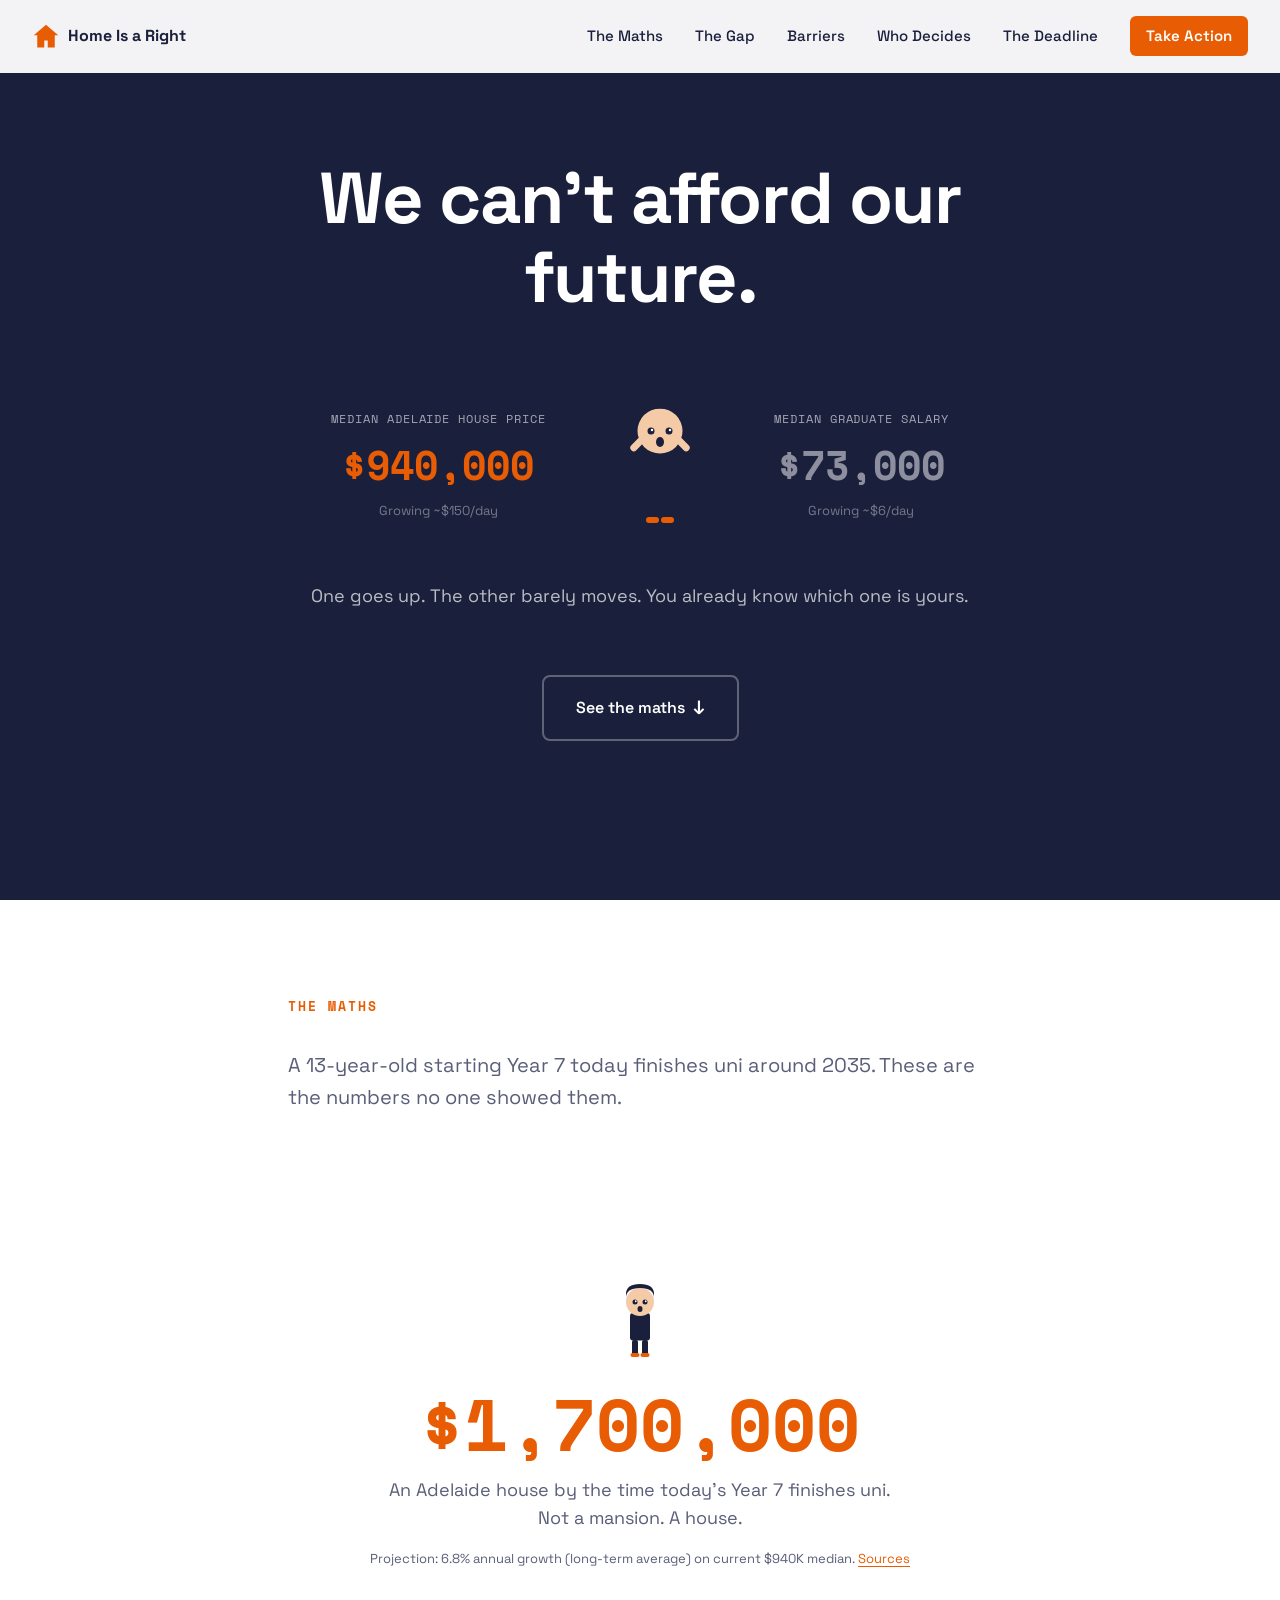
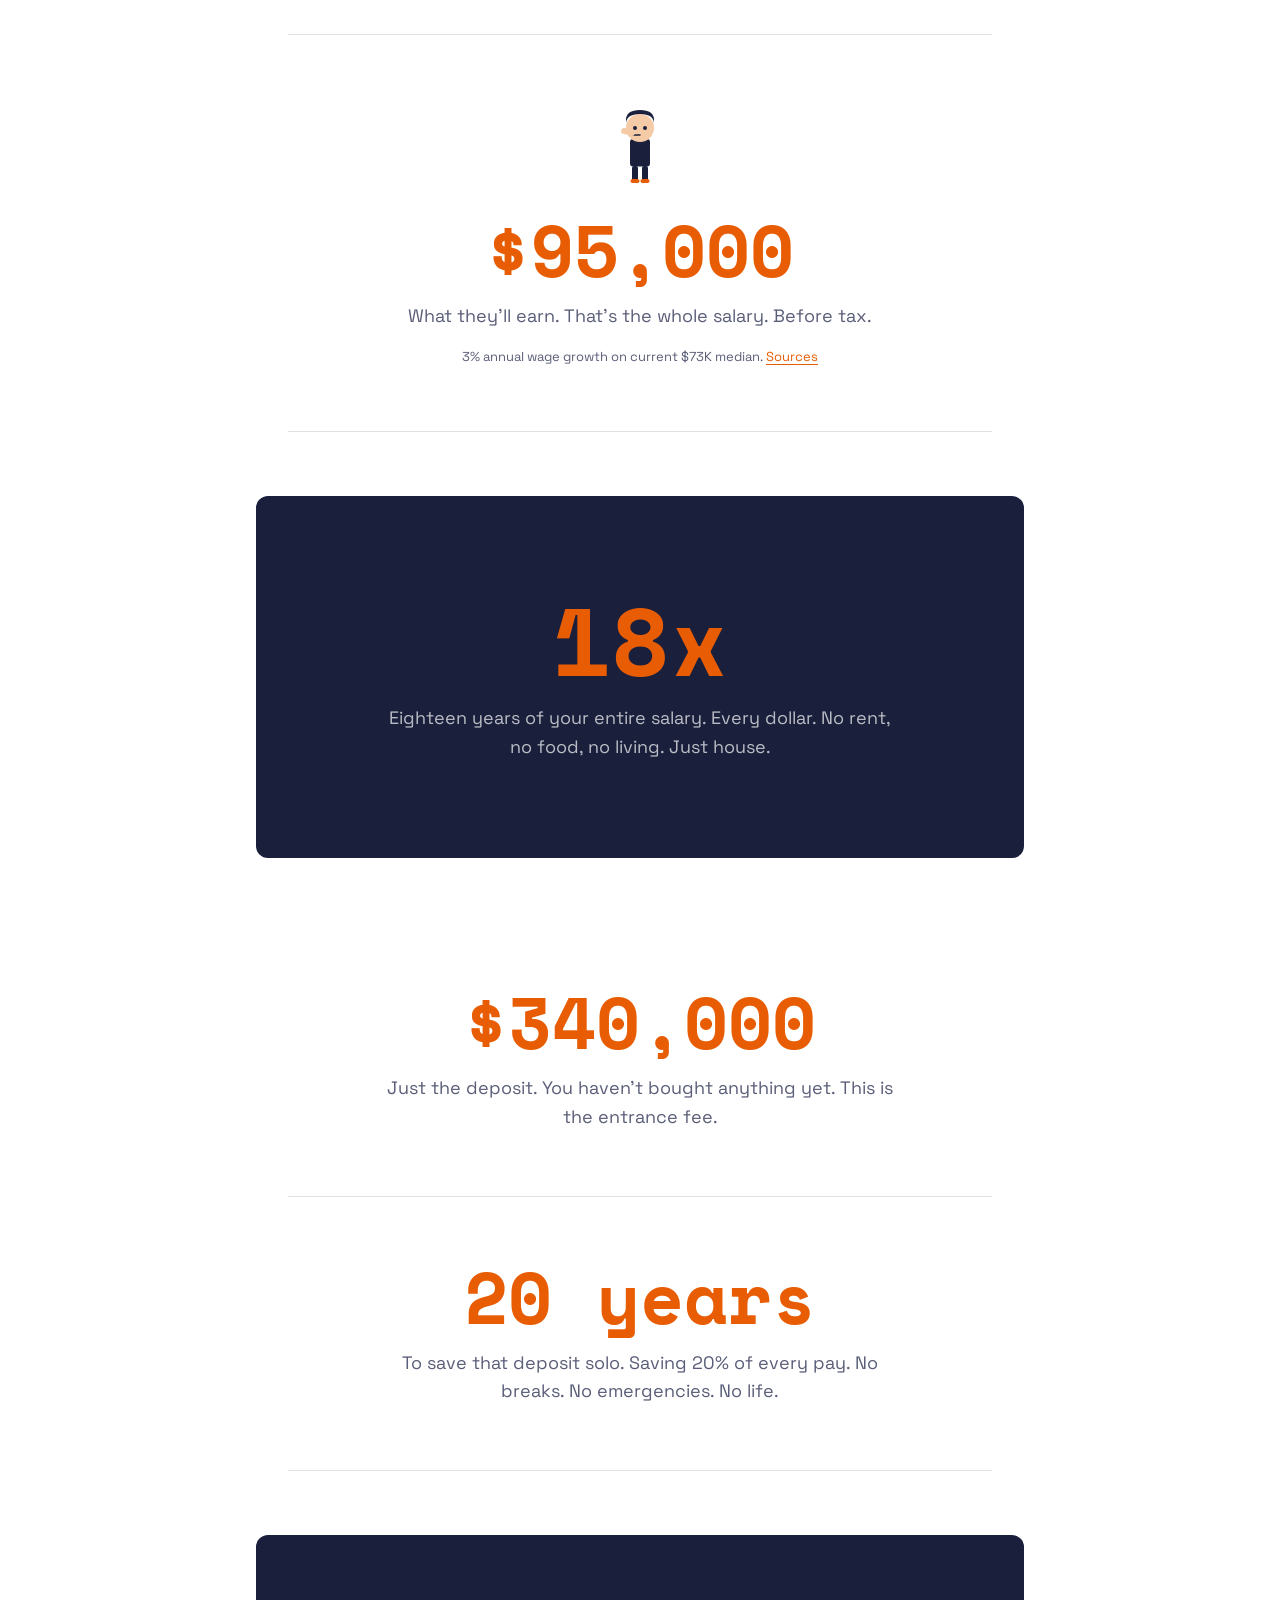
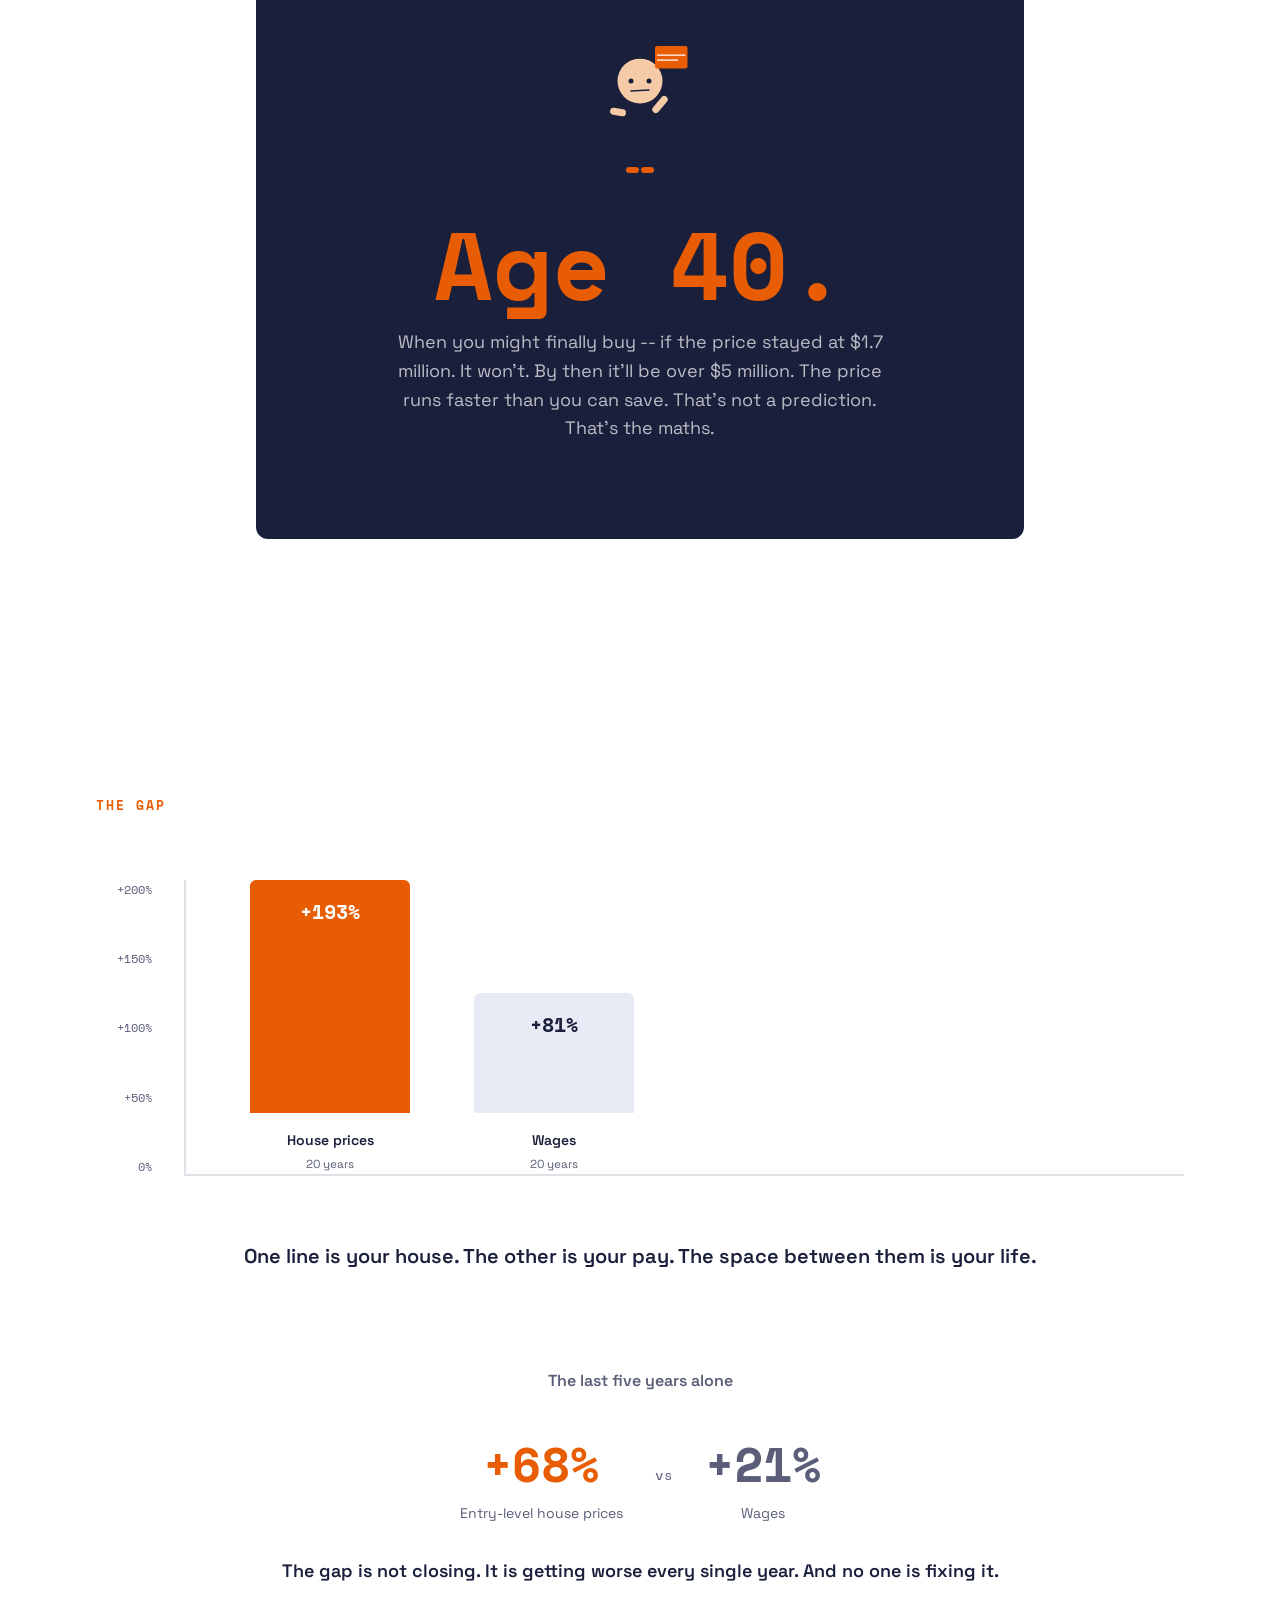
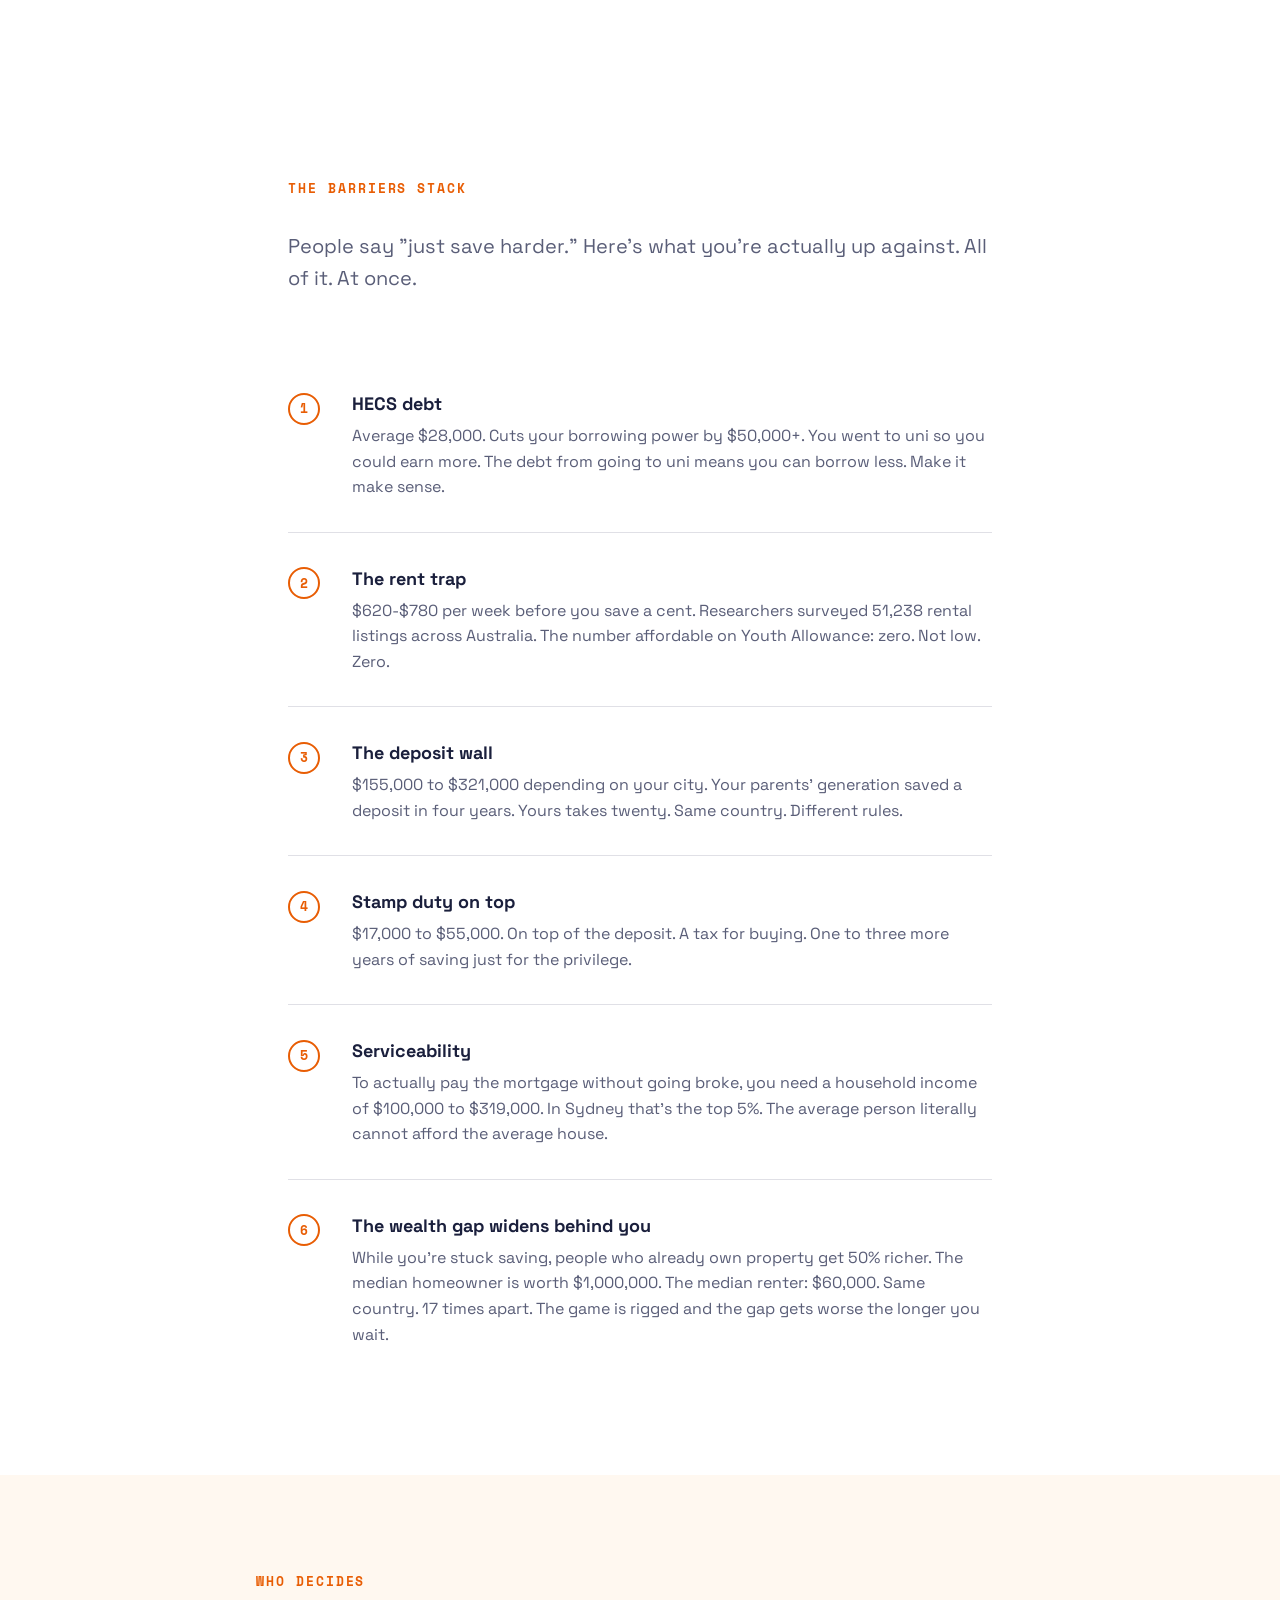
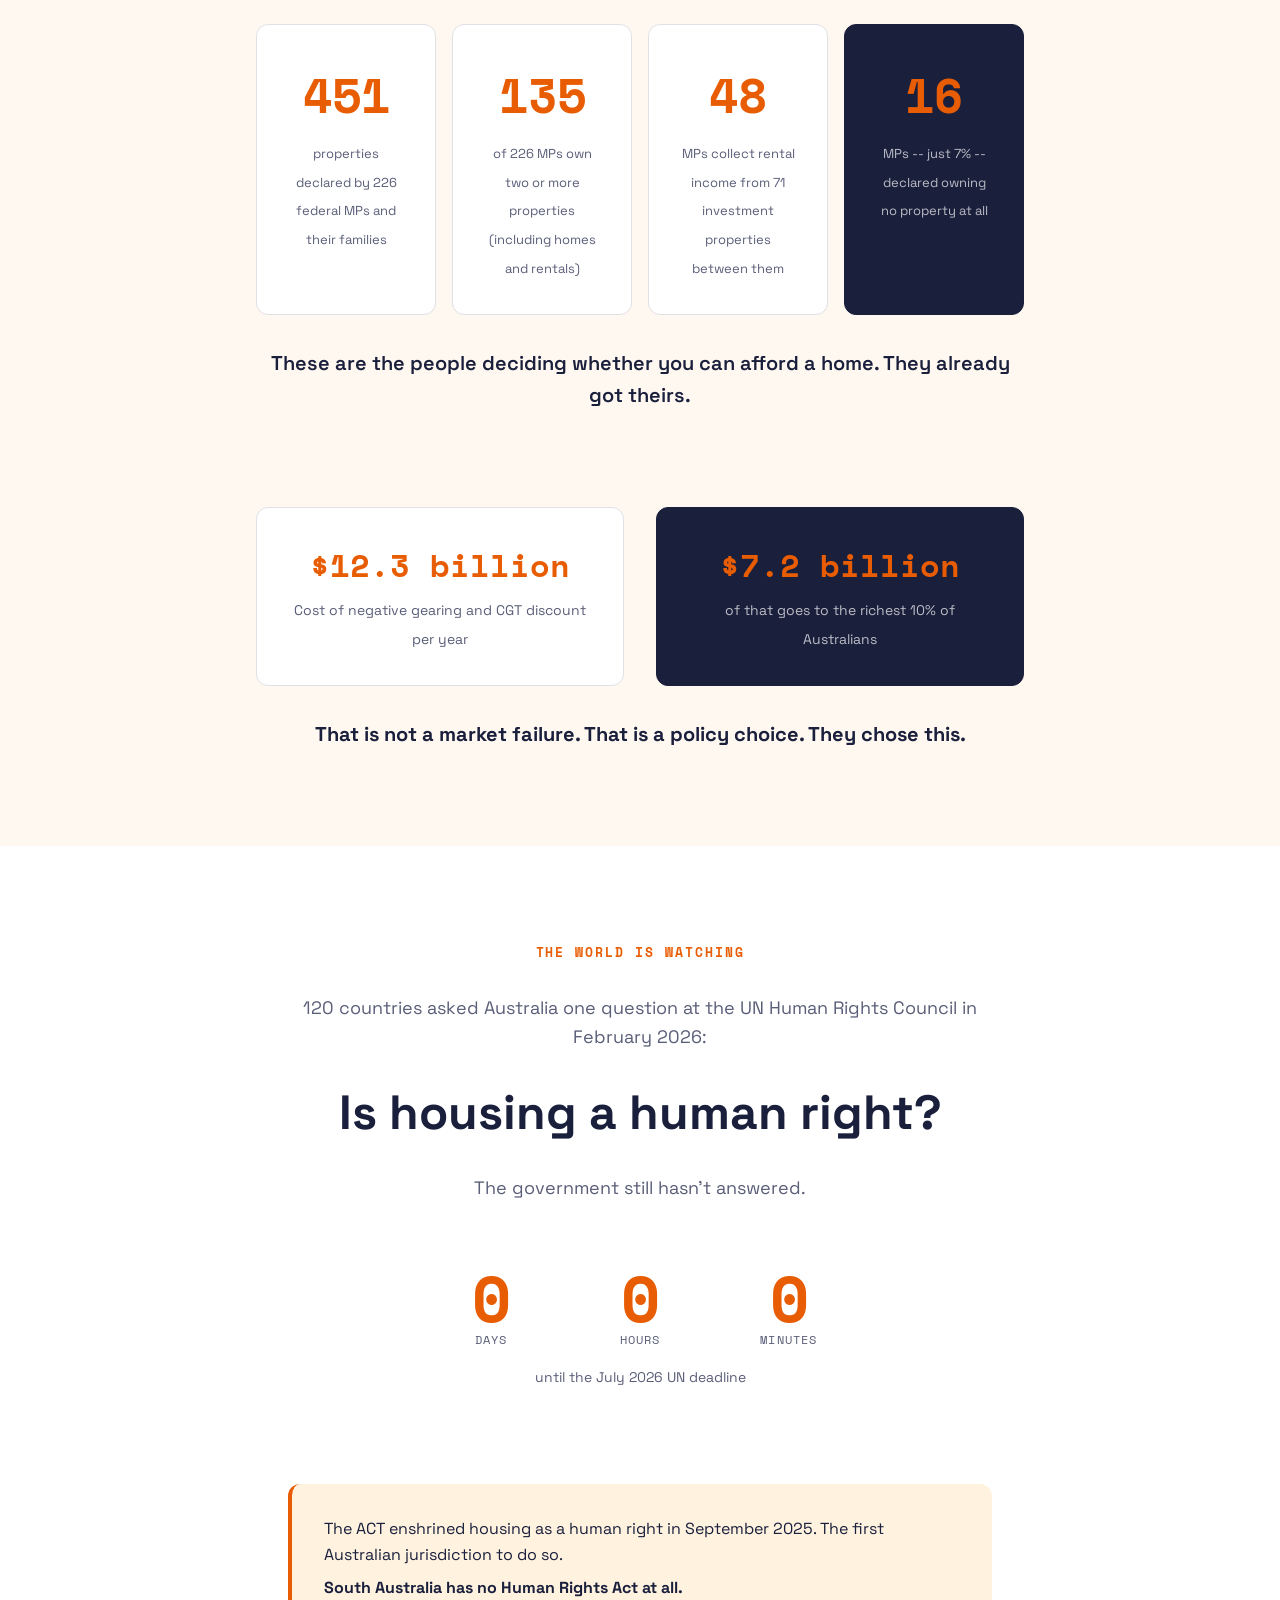
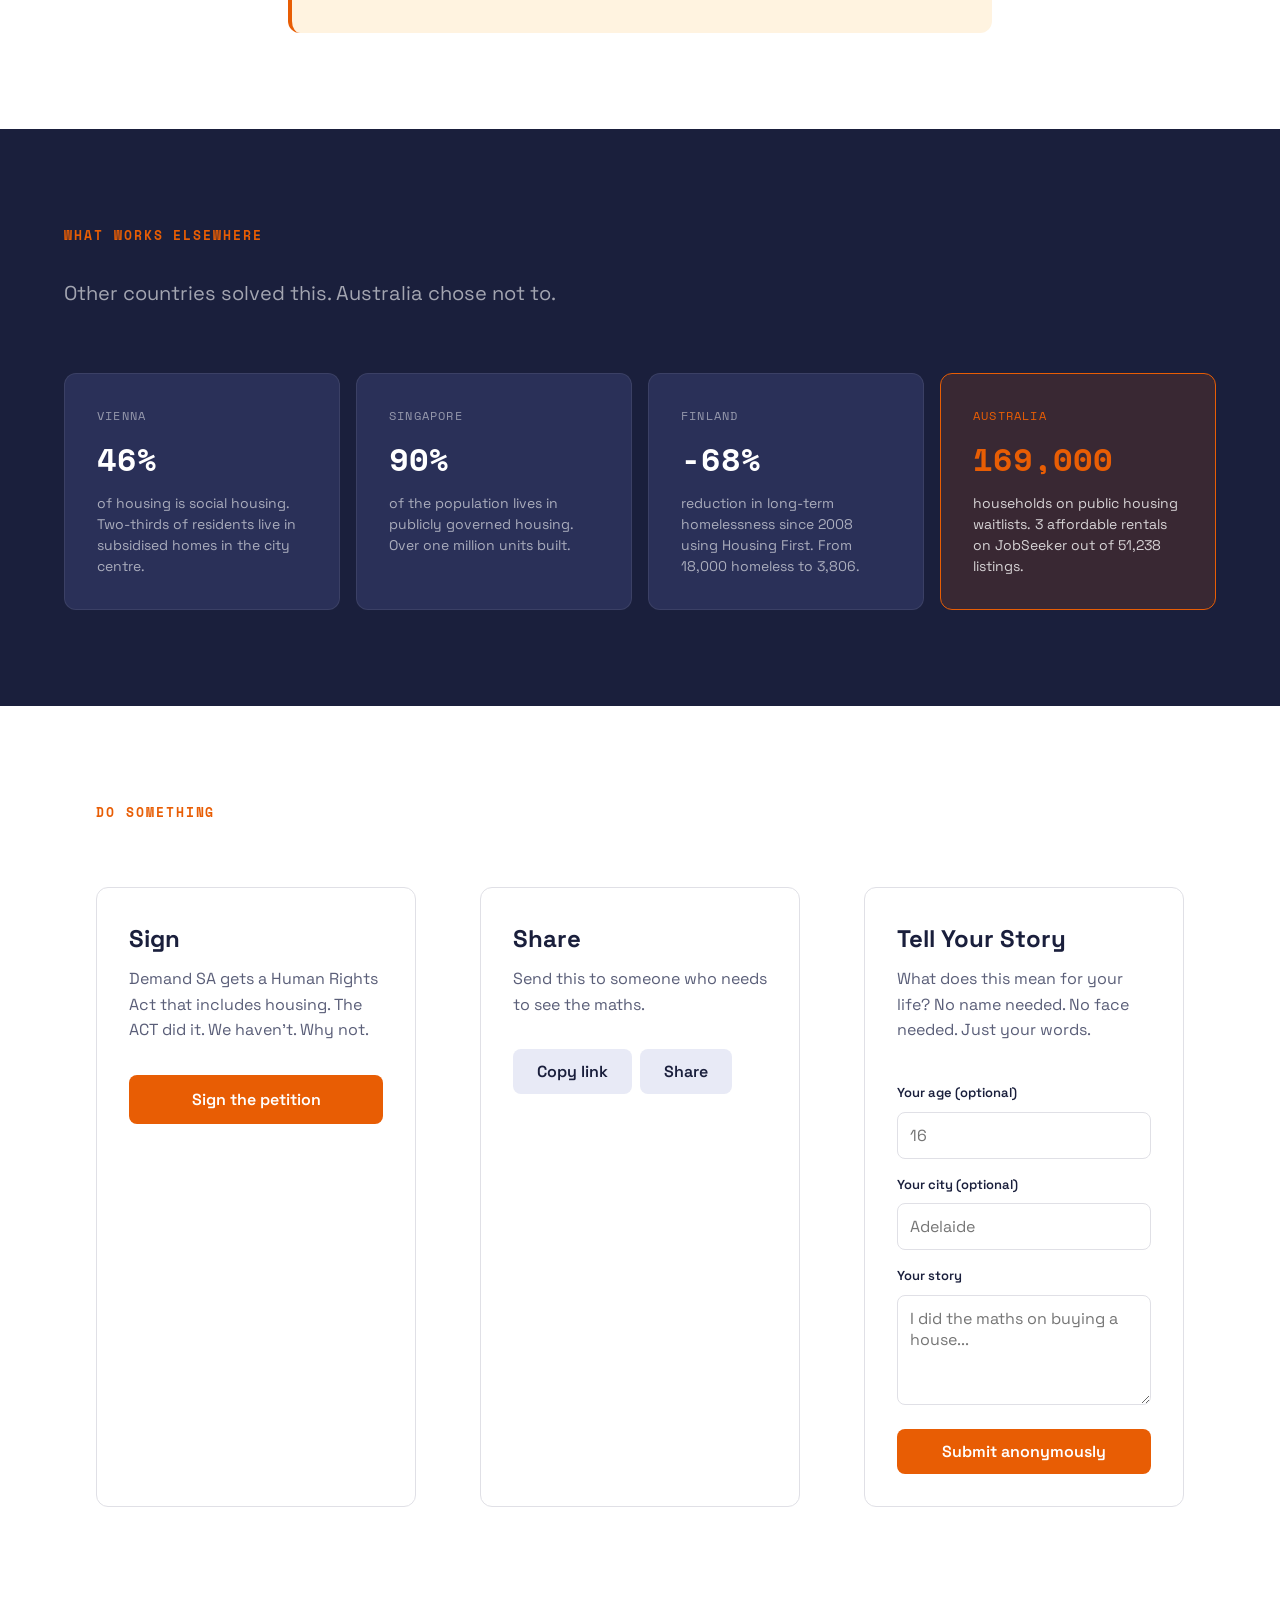
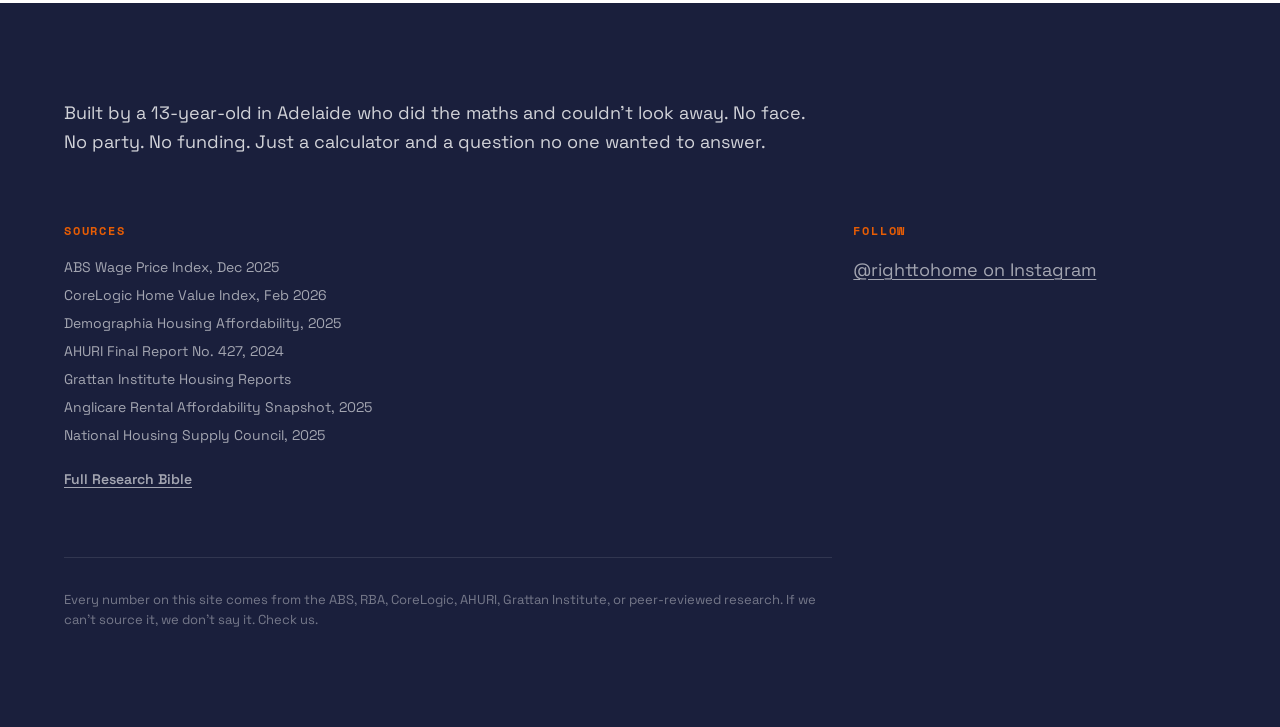
==== commit abe43d7c: "Fix Instagram link to point to @righttohome Previous link pointed to an unrelated Cambridge, Massach" ====
--- a/site/index.html
+++ b/site/index.html
@@ -13,6 +13,15 @@
   <link rel="preconnect" href="https://fonts.gstatic.com" crossorigin>
   <link href="https://fonts.googleapis.com/css2?family=Space+Grotesk:wght@400;500;600;700&family=Space+Mono:wght@400;700&display=swap" rel="stylesheet">
   <link rel="stylesheet" href="css/style.css">
+
+  <!-- Google tag (gtag.js) -->
+  <script async src="https://www.googletagmanager.com/gtag/js?id=AW-18026262582"></script>
+  <script>
+    window.dataLayer = window.dataLayer || [];
+    function gtag(){dataLayer.push(arguments);}
+    gtag('js', new Date());
+    gtag('config', 'AW-18026262582');
+  </script>
 </head>
 <body>
 
@@ -443,12 +452,7 @@
         </div>
         <div class="footer__col">
           <h4 class="footer__heading">Follow</h4>
-          <ul>
-            <li><a href="#" rel="noopener">TikTok</a></li>
-            <li><a href="#" rel="noopener">Instagram</a></li>
-            <li><a href="#" rel="noopener">YouTube</a></li>
-            <li><a href="#" rel="noopener">Discord</a></li>
-          </ul>
+          <p><a href="https://www.instagram.com/righttohome/" target="_blank" rel="noopener">@righttohome on Instagram</a></p>
         </div>
       </div>
 
